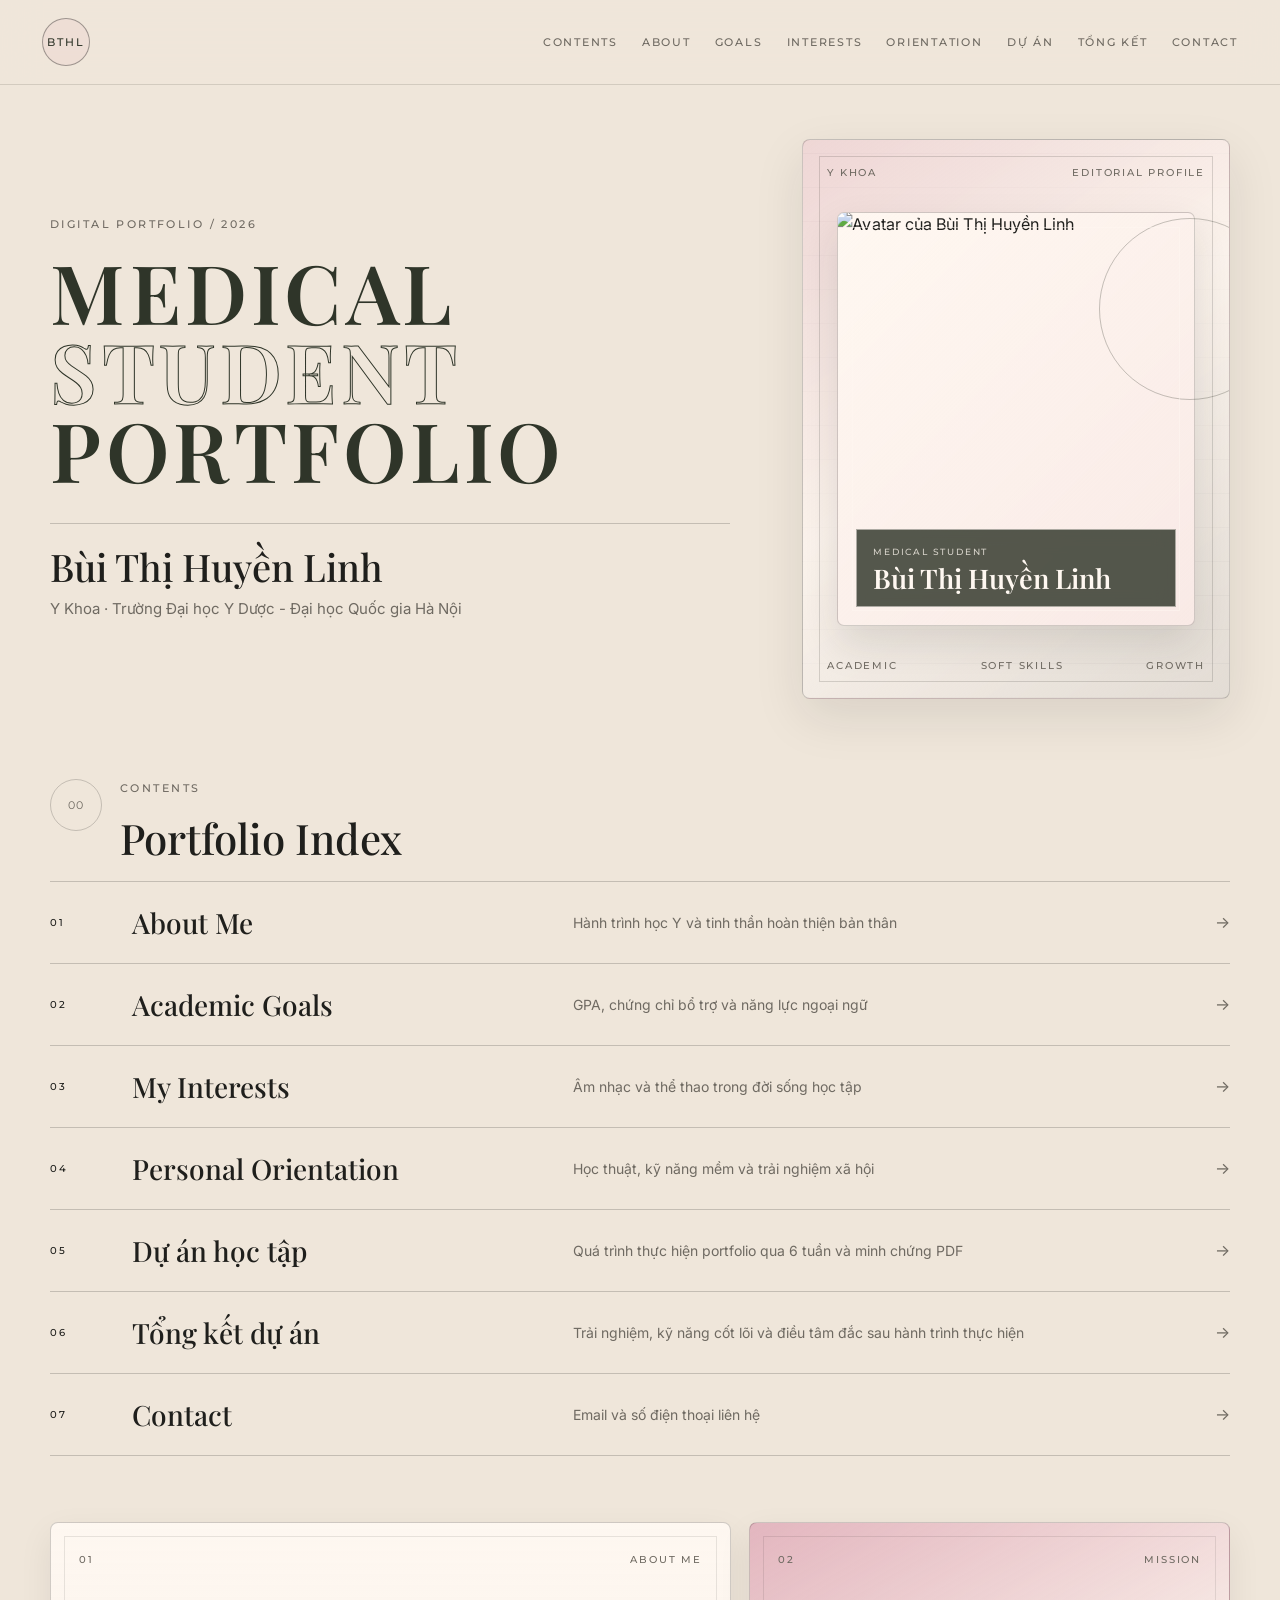
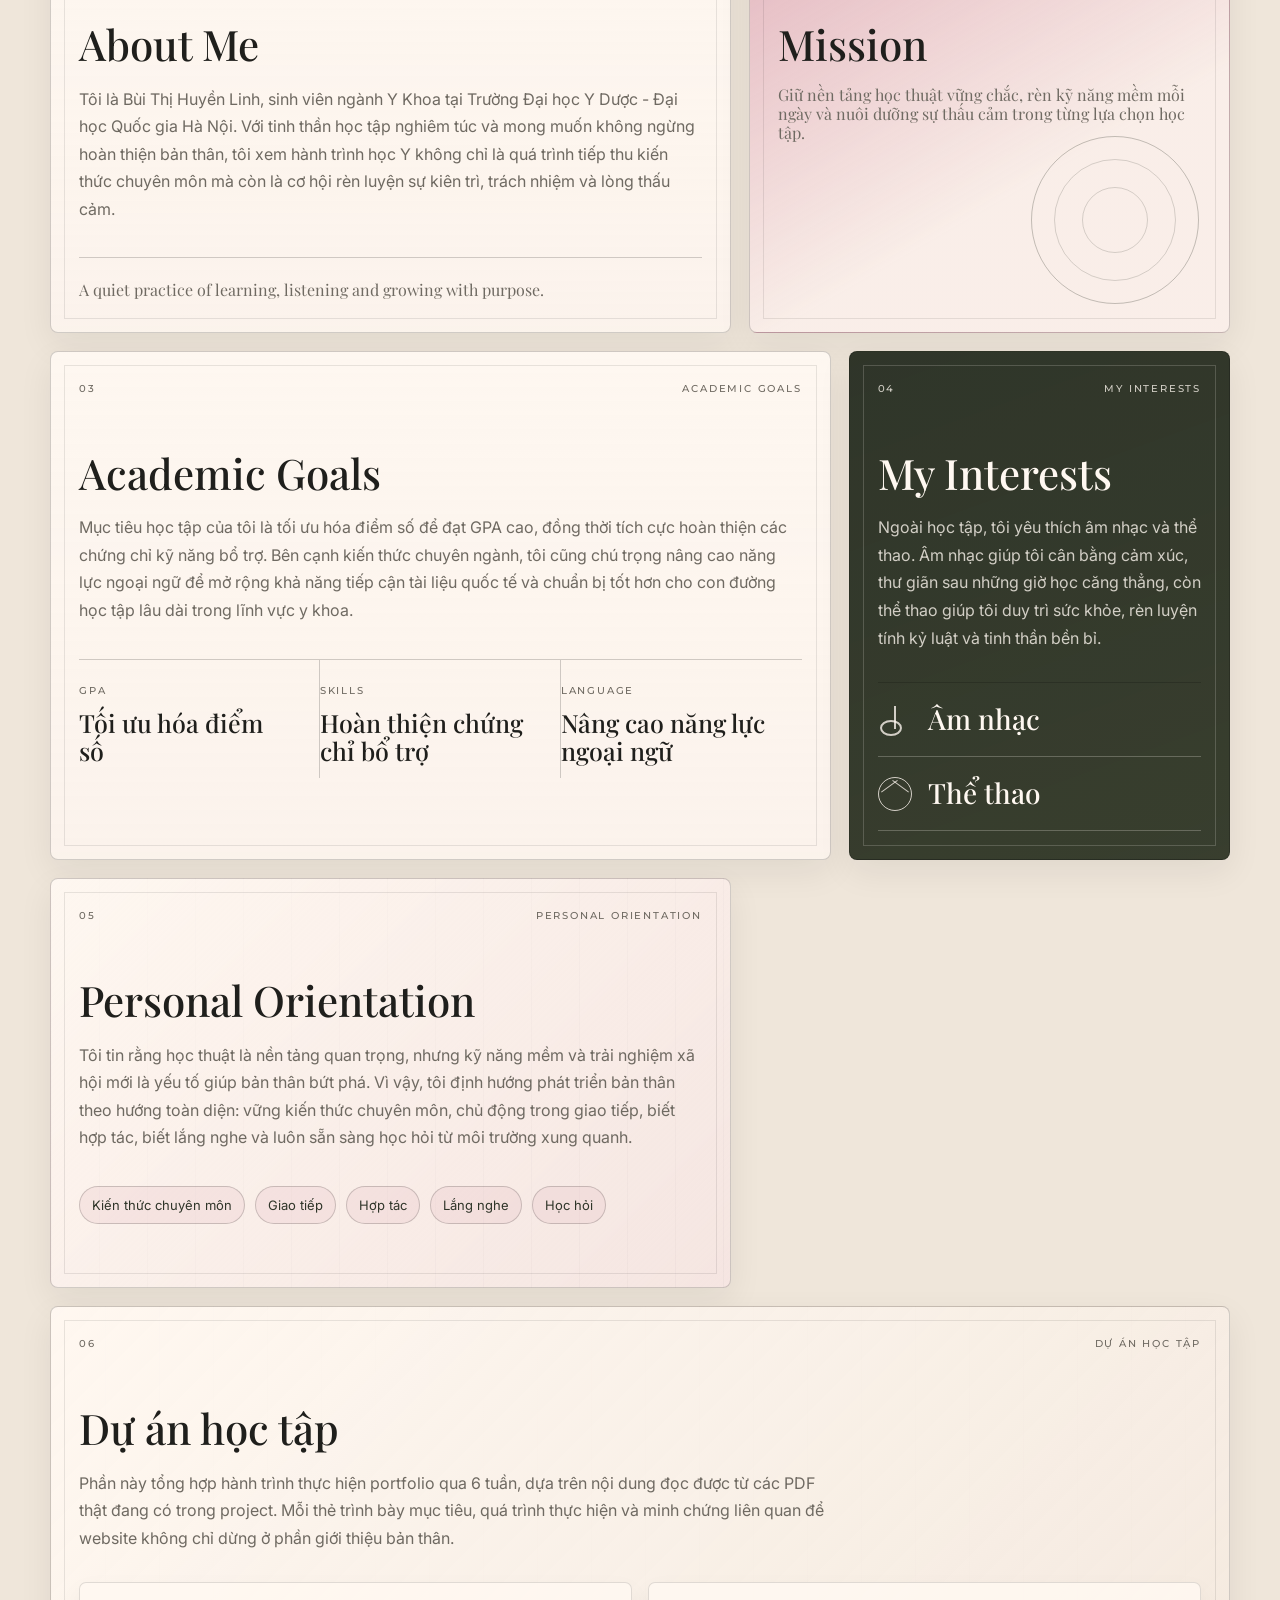
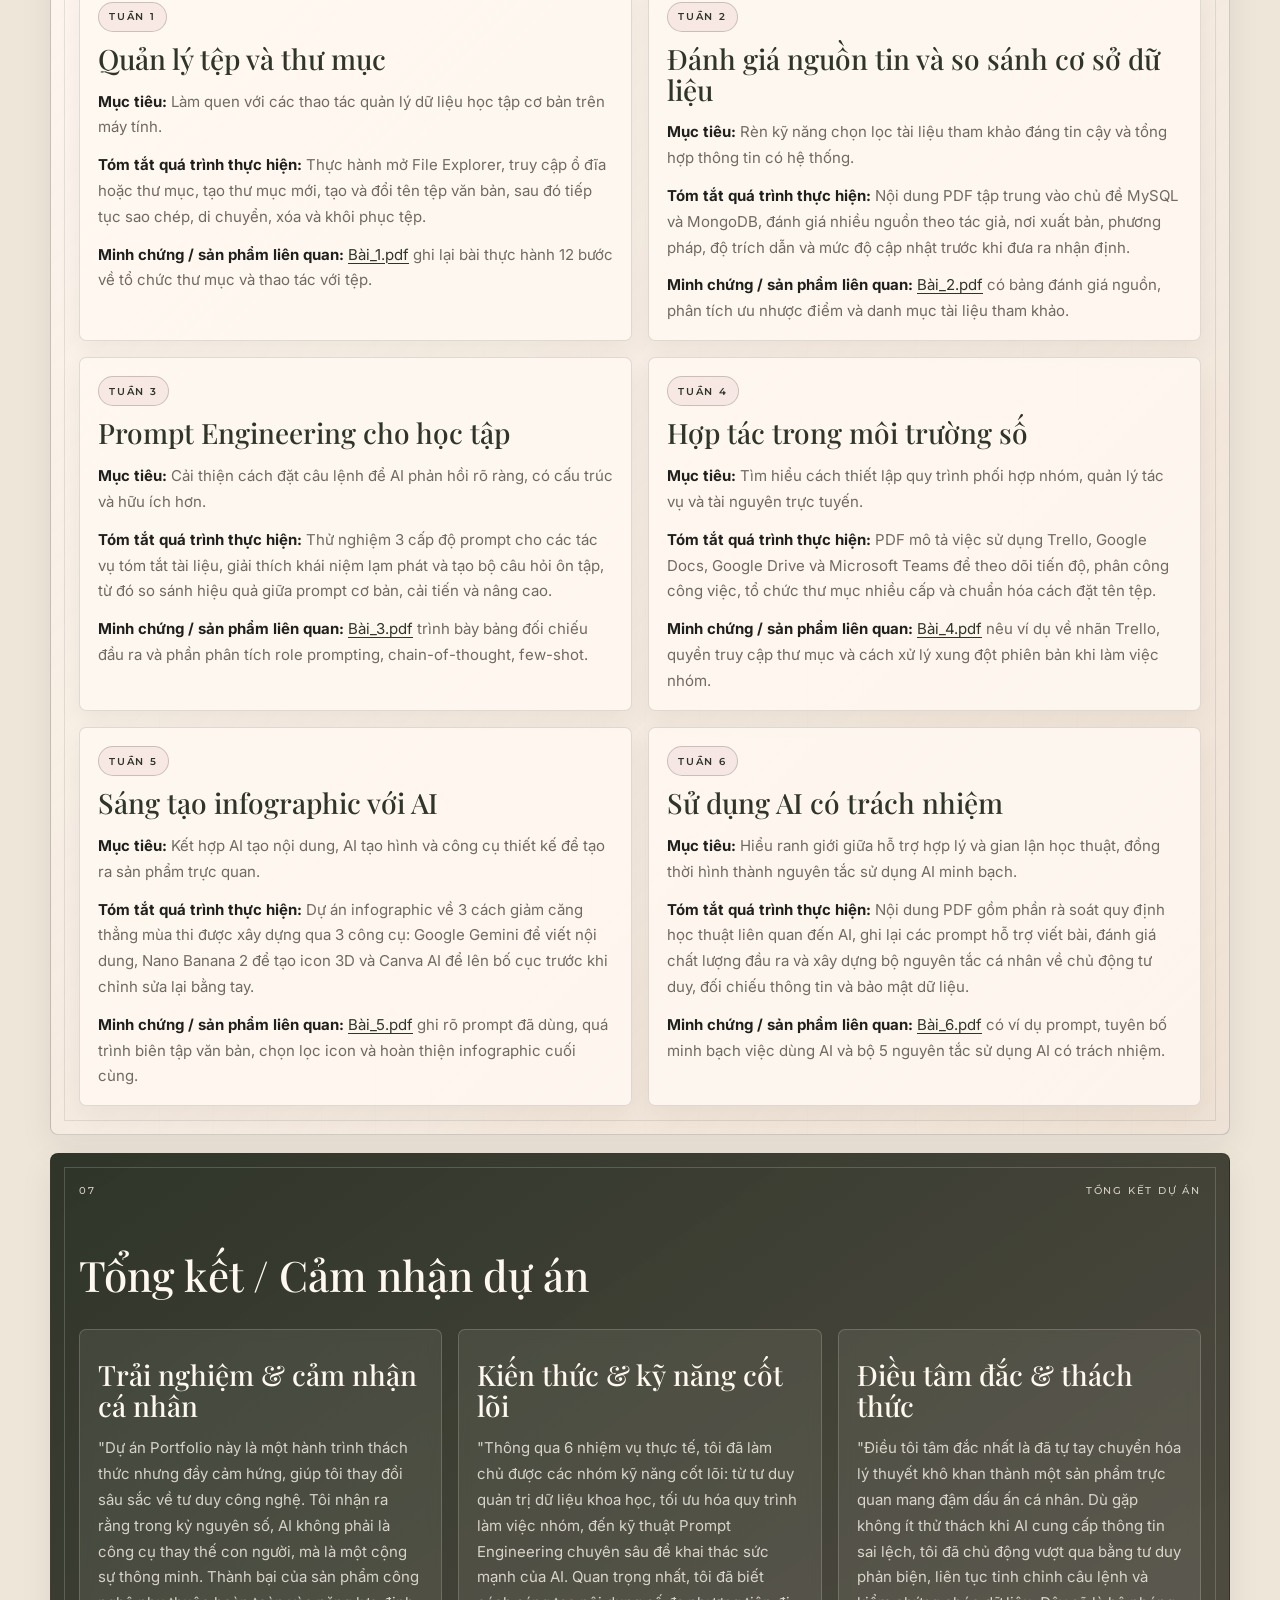
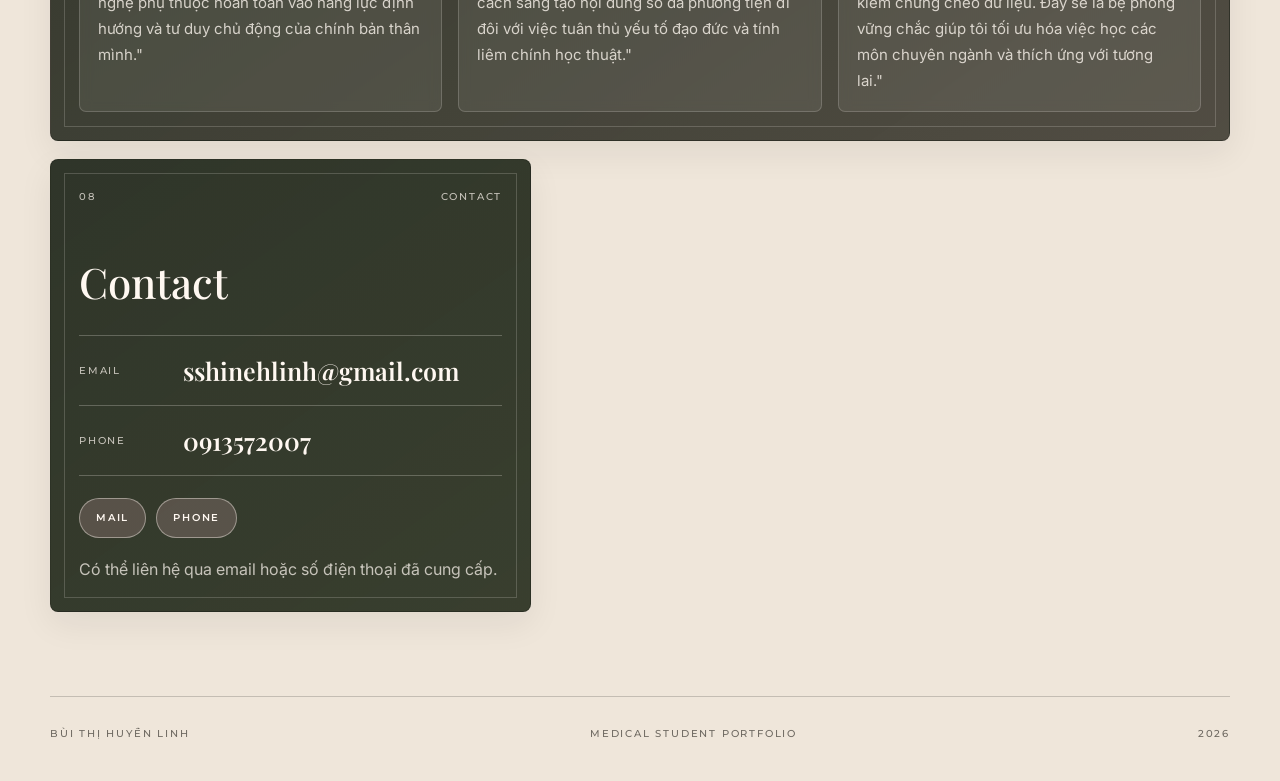
==== output-site/index.html @ de723af2 "Update portfolio content and add project timeline" ====
<!DOCTYPE html>
<html lang="vi">
<head>
  <meta charset="UTF-8">
  <meta name="viewport" content="width=device-width, initial-scale=1.0">
  <meta name="description" content="Digital Portfolio của Bùi Thị Huyền Linh, sinh viên ngành Y Khoa tại Trường Đại học Y Dược - Đại học Quốc gia Hà Nội.">
  <title>Bùi Thị Huyền Linh | Medical Student Portfolio</title>
  <link rel="preconnect" href="https://fonts.googleapis.com">
  <link rel="preconnect" href="https://fonts.gstatic.com" crossorigin>
  <link href="https://fonts.googleapis.com/css2?family=Cormorant+Garamond:wght@400;500;600&family=Inter:wght@300;400;500;600&family=Montserrat:wght@300;400;500;600&family=Playfair+Display:wght@500;600;700&display=swap" rel="stylesheet">
  <link rel="stylesheet" href="style.css">
</head>
<body>
  <div class="progress-bar" id="progressBar" aria-hidden="true"></div>

  <header class="site-header" id="siteHeader">
    <a class="brand-mark" href="#top" aria-label="Về đầu trang">BTHL</a>
    <button class="menu-toggle" type="button" aria-expanded="false" aria-controls="siteNav" aria-label="Mở menu">
      <span></span>
      <span></span>
    </button>
    <nav class="site-nav" id="siteNav" aria-label="Điều hướng chính">
      <a href="#contents">Contents</a>
      <a href="#about">About</a>
      <a href="#goals">Goals</a>
      <a href="#interests">Interests</a>
      <a href="#orientation">Orientation</a>
      <a href="#projects">Dự án</a>
      <a href="#summary">Tổng kết</a>
      <a href="#contact">Contact</a>
    </nav>
  </header>

  <main id="top">
    <section class="hero section-shell" aria-labelledby="heroTitle">
      <div class="hero-copy reveal">
        <p class="eyebrow">Digital Portfolio / 2026</p>
        <h1 class="hero-title" id="heroTitle">
          <span>Medical</span>
          <span class="outline">Student</span>
          <span>Portfolio</span>
        </h1>
        <div class="hero-signature">
          <p>Bùi Thị Huyền Linh</p>
          <span>Y Khoa · Trường Đại học Y Dược - Đại học Quốc gia Hà Nội</span>
        </div>
      </div>

      <div class="hero-visual reveal">
        <div class="visual-frame">
          <div class="visual-topline">
            <span>Y KHOA</span>
            <span>EDITORIAL PROFILE</span>
          </div>
          <div class="avatar-window">
            <img src="./images/avatar-BuiThiHuyenLinh.jpg" alt="Avatar của Bùi Thị Huyền Linh">
            <div class="avatar-caption">
              <span>Medical Student</span>
              <strong>Bùi Thị Huyền Linh</strong>
            </div>
          </div>
          <div class="visual-footer">
            <span>academic</span>
            <span>soft skills</span>
            <span>growth</span>
          </div>
        </div>
      </div>
    </section>

    <section class="section-shell contents-section reveal" id="contents" aria-labelledby="contentsTitle">
      <div class="section-heading">
        <span class="section-number">00</span>
        <div>
          <p class="eyebrow">Contents</p>
          <h2 id="contentsTitle">Portfolio Index</h2>
        </div>
      </div>
      <div class="contents-list">
        <a class="content-row" href="#about">
          <span>01</span>
          <strong>About Me</strong>
          <small>Hành trình học Y và tinh thần hoàn thiện bản thân</small>
          <i aria-hidden="true">→</i>
        </a>
        <a class="content-row" href="#goals">
          <span>02</span>
          <strong>Academic Goals</strong>
          <small>GPA, chứng chỉ bổ trợ và năng lực ngoại ngữ</small>
          <i aria-hidden="true">→</i>
        </a>
        <a class="content-row" href="#interests">
          <span>03</span>
          <strong>My Interests</strong>
          <small>Âm nhạc và thể thao trong đời sống học tập</small>
          <i aria-hidden="true">→</i>
        </a>
        <a class="content-row" href="#orientation">
          <span>04</span>
          <strong>Personal Orientation</strong>
          <small>Học thuật, kỹ năng mềm và trải nghiệm xã hội</small>
          <i aria-hidden="true">→</i>
        </a>
        <a class="content-row" href="#projects">
          <span>05</span>
          <strong>Dự án học tập</strong>
          <small>Quá trình thực hiện portfolio qua 6 tuần và minh chứng PDF</small>
          <i aria-hidden="true">→</i>
        </a>
        <a class="content-row" href="#summary">
          <span>06</span>
          <strong>Tổng kết dự án</strong>
          <small>Trải nghiệm, kỹ năng cốt lõi và điều tâm đắc sau hành trình thực hiện</small>
          <i aria-hidden="true">→</i>
        </a>
        <a class="content-row" href="#contact">
          <span>07</span>
          <strong>Contact</strong>
          <small>Email và số điện thoại liên hệ</small>
          <i aria-hidden="true">→</i>
        </a>
      </div>
    </section>

    <section class="section-shell portfolio-grid" aria-label="Nội dung portfolio">
      <article class="poster-card span-7 reveal" id="about">
        <div class="card-meta">
          <span>01</span>
          <span>About Me</span>
        </div>
        <h2>About Me</h2>
        <p>Tôi là Bùi Thị Huyền Linh, sinh viên ngành Y Khoa tại Trường Đại học Y Dược - Đại học Quốc gia Hà Nội. Với tinh thần học tập nghiêm túc và mong muốn không ngừng hoàn thiện bản thân, tôi xem hành trình học Y không chỉ là quá trình tiếp thu kiến thức chuyên môn mà còn là cơ hội rèn luyện sự kiên trì, trách nhiệm và lòng thấu cảm.</p>
        <div class="fine-line"></div>
        <p class="soft-note">A quiet practice of learning, listening and growing with purpose.</p>
      </article>

      <article class="poster-card span-5 mission-card reveal" id="mission">
        <div class="card-meta">
          <span>02</span>
          <span>Mission</span>
        </div>
        <div class="line-art-circle" aria-hidden="true"></div>
        <h2>Mission</h2>
        <p class="mission-text">Giữ nền tảng học thuật vững chắc, rèn kỹ năng mềm mỗi ngày và nuôi dưỡng sự thấu cảm trong từng lựa chọn học tập.</p>
      </article>

      <article class="poster-card span-8 reveal" id="goals">
        <div class="card-meta">
          <span>03</span>
          <span>Academic Goals</span>
        </div>
        <h2>Academic Goals</h2>
        <p>Mục tiêu học tập của tôi là tối ưu hóa điểm số để đạt GPA cao, đồng thời tích cực hoàn thiện các chứng chỉ kỹ năng bổ trợ. Bên cạnh kiến thức chuyên ngành, tôi cũng chú trọng nâng cao năng lực ngoại ngữ để mở rộng khả năng tiếp cận tài liệu quốc tế và chuẩn bị tốt hơn cho con đường học tập lâu dài trong lĩnh vực y khoa.</p>
        <ul class="goal-list" aria-label="Các trọng tâm học tập">
          <li><span>GPA</span><strong>Tối ưu hóa điểm số</strong></li>
          <li><span>Skills</span><strong>Hoàn thiện chứng chỉ bổ trợ</strong></li>
          <li><span>Language</span><strong>Nâng cao năng lực ngoại ngữ</strong></li>
        </ul>
      </article>

      <article class="poster-card span-4 interests-card reveal" id="interests">
        <div class="card-meta">
          <span>04</span>
          <span>My Interests</span>
        </div>
        <h2>My Interests</h2>
        <p>Ngoài học tập, tôi yêu thích âm nhạc và thể thao. Âm nhạc giúp tôi cân bằng cảm xúc, thư giãn sau những giờ học căng thẳng, còn thể thao giúp tôi duy trì sức khỏe, rèn luyện tính kỷ luật và tinh thần bền bỉ.</p>
        <div class="interest-lines">
          <div class="interest-line">
            <span class="music-mark" aria-hidden="true"></span>
            <strong>Âm nhạc</strong>
          </div>
          <div class="interest-line">
            <span class="sport-mark" aria-hidden="true"></span>
            <strong>Thể thao</strong>
          </div>
        </div>
      </article>

      <article class="poster-card span-7 orientation-card reveal" id="orientation">
        <div class="card-meta">
          <span>05</span>
          <span>Personal Orientation</span>
        </div>
        <h2>Personal Orientation</h2>
        <p>Tôi tin rằng học thuật là nền tảng quan trọng, nhưng kỹ năng mềm và trải nghiệm xã hội mới là yếu tố giúp bản thân bứt phá. Vì vậy, tôi định hướng phát triển bản thân theo hướng toàn diện: vững kiến thức chuyên môn, chủ động trong giao tiếp, biết hợp tác, biết lắng nghe và luôn sẵn sàng học hỏi từ môi trường xung quanh.</p>
        <div class="orientation-tags" aria-label="Định hướng phát triển">
          <span>Kiến thức chuyên môn</span>
          <span>Giao tiếp</span>
          <span>Hợp tác</span>
          <span>Lắng nghe</span>
          <span>Học hỏi</span>
        </div>
      </article>

      <article class="poster-card span-12 projects-card reveal" id="projects">
        <div class="card-meta">
          <span>06</span>
          <span>Dự án học tập</span>
        </div>
        <h2>Dự án học tập</h2>
        <p>Phần này tổng hợp hành trình thực hiện portfolio qua 6 tuần, dựa trên nội dung đọc được từ các PDF thật đang có trong project. Mỗi thẻ trình bày mục tiêu, quá trình thực hiện và minh chứng liên quan để website không chỉ dừng ở phần giới thiệu bản thân.</p>
        <div class="project-grid">
          <article class="project-week">
            <div class="project-week-head">
              <span>Tuần 1</span>
              <h3>Quản lý tệp và thư mục</h3>
            </div>
            <p><strong>Mục tiêu:</strong> Làm quen với các thao tác quản lý dữ liệu học tập cơ bản trên máy tính.</p>
            <p><strong>Tóm tắt quá trình thực hiện:</strong> Thực hành mở File Explorer, truy cập ổ đĩa hoặc thư mục, tạo thư mục mới, tạo và đổi tên tệp văn bản, sau đó tiếp tục sao chép, di chuyển, xóa và khôi phục tệp.</p>
            <p><strong>Minh chứng / sản phẩm liên quan:</strong> <a href="documents/Bài_1.pdf" target="_blank" rel="noopener">Bài_1.pdf</a> ghi lại bài thực hành 12 bước về tổ chức thư mục và thao tác với tệp.</p>
          </article>

          <article class="project-week">
            <div class="project-week-head">
              <span>Tuần 2</span>
              <h3>Đánh giá nguồn tin và so sánh cơ sở dữ liệu</h3>
            </div>
            <p><strong>Mục tiêu:</strong> Rèn kỹ năng chọn lọc tài liệu tham khảo đáng tin cậy và tổng hợp thông tin có hệ thống.</p>
            <p><strong>Tóm tắt quá trình thực hiện:</strong> Nội dung PDF tập trung vào chủ đề MySQL và MongoDB, đánh giá nhiều nguồn theo tác giả, nơi xuất bản, phương pháp, độ trích dẫn và mức độ cập nhật trước khi đưa ra nhận định.</p>
            <p><strong>Minh chứng / sản phẩm liên quan:</strong> <a href="documents/Bài_2.pdf" target="_blank" rel="noopener">Bài_2.pdf</a> có bảng đánh giá nguồn, phân tích ưu nhược điểm và danh mục tài liệu tham khảo.</p>
          </article>

          <article class="project-week">
            <div class="project-week-head">
              <span>Tuần 3</span>
              <h3>Prompt Engineering cho học tập</h3>
            </div>
            <p><strong>Mục tiêu:</strong> Cải thiện cách đặt câu lệnh để AI phản hồi rõ ràng, có cấu trúc và hữu ích hơn.</p>
            <p><strong>Tóm tắt quá trình thực hiện:</strong> Thử nghiệm 3 cấp độ prompt cho các tác vụ tóm tắt tài liệu, giải thích khái niệm lạm phát và tạo bộ câu hỏi ôn tập, từ đó so sánh hiệu quả giữa prompt cơ bản, cải tiến và nâng cao.</p>
            <p><strong>Minh chứng / sản phẩm liên quan:</strong> <a href="documents/Bài_3.pdf" target="_blank" rel="noopener">Bài_3.pdf</a> trình bày bảng đối chiếu đầu ra và phần phân tích role prompting, chain-of-thought, few-shot.</p>
          </article>

          <article class="project-week">
            <div class="project-week-head">
              <span>Tuần 4</span>
              <h3>Hợp tác trong môi trường số</h3>
            </div>
            <p><strong>Mục tiêu:</strong> Tìm hiểu cách thiết lập quy trình phối hợp nhóm, quản lý tác vụ và tài nguyên trực tuyến.</p>
            <p><strong>Tóm tắt quá trình thực hiện:</strong> PDF mô tả việc sử dụng Trello, Google Docs, Google Drive và Microsoft Teams để theo dõi tiến độ, phân công công việc, tổ chức thư mục nhiều cấp và chuẩn hóa cách đặt tên tệp.</p>
            <p><strong>Minh chứng / sản phẩm liên quan:</strong> <a href="documents/Bài_4.pdf" target="_blank" rel="noopener">Bài_4.pdf</a> nêu ví dụ về nhãn Trello, quyền truy cập thư mục và cách xử lý xung đột phiên bản khi làm việc nhóm.</p>
          </article>

          <article class="project-week">
            <div class="project-week-head">
              <span>Tuần 5</span>
              <h3>Sáng tạo infographic với AI</h3>
            </div>
            <p><strong>Mục tiêu:</strong> Kết hợp AI tạo nội dung, AI tạo hình và công cụ thiết kế để tạo ra sản phẩm trực quan.</p>
            <p><strong>Tóm tắt quá trình thực hiện:</strong> Dự án infographic về 3 cách giảm căng thẳng mùa thi được xây dựng qua 3 công cụ: Google Gemini để viết nội dung, Nano Banana 2 để tạo icon 3D và Canva AI để lên bố cục trước khi chỉnh sửa lại bằng tay.</p>
            <p><strong>Minh chứng / sản phẩm liên quan:</strong> <a href="documents/Bài_5.pdf" target="_blank" rel="noopener">Bài_5.pdf</a> ghi rõ prompt đã dùng, quá trình biên tập văn bản, chọn lọc icon và hoàn thiện infographic cuối cùng.</p>
          </article>

          <article class="project-week">
            <div class="project-week-head">
              <span>Tuần 6</span>
              <h3>Sử dụng AI có trách nhiệm</h3>
            </div>
            <p><strong>Mục tiêu:</strong> Hiểu ranh giới giữa hỗ trợ hợp lý và gian lận học thuật, đồng thời hình thành nguyên tắc sử dụng AI minh bạch.</p>
            <p><strong>Tóm tắt quá trình thực hiện:</strong> Nội dung PDF gồm phần rà soát quy định học thuật liên quan đến AI, ghi lại các prompt hỗ trợ viết bài, đánh giá chất lượng đầu ra và xây dựng bộ nguyên tắc cá nhân về chủ động tư duy, đối chiếu thông tin và bảo mật dữ liệu.</p>
            <p><strong>Minh chứng / sản phẩm liên quan:</strong> <a href="documents/Bài_6.pdf" target="_blank" rel="noopener">Bài_6.pdf</a> có ví dụ prompt, tuyên bố minh bạch việc dùng AI và bộ 5 nguyên tắc sử dụng AI có trách nhiệm.</p>
          </article>
        </div>
      </article>

      <article class="poster-card span-12 summary-card reveal" id="summary">
        <div class="card-meta">
          <span>07</span>
          <span>Tổng kết dự án</span>
        </div>
        <h2>Tổng kết / Cảm nhận dự án</h2>
        <div class="summary-grid">
          <article class="summary-block">
            <h3>Trải nghiệm &amp; cảm nhận cá nhân</h3>
            <p>"Dự án Portfolio này là một hành trình thách thức nhưng đầy cảm hứng, giúp tôi thay đổi sâu sắc về tư duy công nghệ. Tôi nhận ra rằng trong kỷ nguyên số, AI không phải là công cụ thay thế con người, mà là một cộng sự thông minh. Thành bại của sản phẩm công nghệ phụ thuộc hoàn toàn vào năng lực định hướng và tư duy chủ động của chính bản thân mình."</p>
          </article>
          <article class="summary-block">
            <h3>Kiến thức &amp; kỹ năng cốt lõi</h3>
            <p>"Thông qua 6 nhiệm vụ thực tế, tôi đã làm chủ được các nhóm kỹ năng cốt lõi: từ tư duy quản trị dữ liệu khoa học, tối ưu hóa quy trình làm việc nhóm, đến kỹ thuật Prompt Engineering chuyên sâu để khai thác sức mạnh của AI. Quan trọng nhất, tôi đã biết cách sáng tạo nội dung số đa phương tiện đi đôi với việc tuân thủ yếu tố đạo đức và tính liêm chính học thuật."</p>
          </article>
          <article class="summary-block">
            <h3>Điều tâm đắc &amp; thách thức</h3>
            <p>"Điều tôi tâm đắc nhất là đã tự tay chuyển hóa lý thuyết khô khan thành một sản phẩm trực quan mang đậm dấu ấn cá nhân. Dù gặp không ít thử thách khi AI cung cấp thông tin sai lệch, tôi đã chủ động vượt qua bằng tư duy phản biện, liên tục tinh chỉnh câu lệnh và kiểm chứng chéo dữ liệu. Đây sẽ là bệ phóng vững chắc giúp tôi tối ưu hóa việc học các môn chuyên ngành và thích ứng với tương lai."</p>
          </article>
        </div>
      </article>

      <article class="poster-card span-5 contact-card reveal" id="contact">
        <div class="card-meta">
          <span>08</span>
          <span>Contact</span>
        </div>
        <h2>Contact</h2>
        <div class="contact-list">
          <div>
            <span>Email</span>
            <strong><a href="mailto:sshinehlinh@gmail.com">sshinehlinh@gmail.com</a></strong>
          </div>
          <div>
            <span>Phone</span>
            <strong><a href="tel:0913572007">0913572007</a></strong>
          </div>
        </div>
        <div class="contact-actions" aria-label="Nút liên hệ">
          <a href="mailto:sshinehlinh@gmail.com">Mail</a>
          <a href="tel:0913572007">Phone</a>
        </div>
        <p class="contact-note">Có thể liên hệ qua email hoặc số điện thoại đã cung cấp.</p>
      </article>
    </section>
  </main>

  <footer class="site-footer">
    <span>Bùi Thị Huyền Linh</span>
    <span>Medical Student Portfolio</span>
    <span id="year">2026</span>
  </footer>

  <script src="script.js"></script>
</body>
</html>
---- output-site/style.css ----
:root {
  --bg: #efe6da;
  --bg-soft: #f2eadf;
  --card: #fbf3ec;
  --paper: #fff8f1;
  --text: #1f1f1c;
  --muted: #6f6a62;
  --border: rgba(0, 0, 0, 0.18);
  --border-strong: rgba(0, 0, 0, 0.34);
  --pink: #d9a7b0;
  --pink-soft: #e3b6bf;
  --olive: #2f3529;
  --olive-soft: #3a402f;
  --cream-deep: #e6d6c6;
  --shadow: 0 18px 50px rgba(31, 31, 28, 0.1);
  --header-height: 76px;
}

* {
  box-sizing: border-box;
}

html {
  scroll-behavior: smooth;
}

body {
  margin: 0;
  min-width: 320px;
  background: var(--bg);
  color: var(--text);
  font-family: "Inter", Arial, sans-serif;
  line-height: 1.72;
  text-rendering: optimizeLegibility;
}

body.nav-open {
  overflow: hidden;
}

a {
  color: inherit;
  text-decoration: none;
}

button {
  font: inherit;
}

::selection {
  background: rgba(217, 167, 176, 0.42);
}

.progress-bar {
  position: fixed;
  top: 0;
  left: 0;
  z-index: 80;
  width: 0;
  height: 3px;
  background: var(--olive);
  transform-origin: left center;
}

.site-header {
  position: sticky;
  top: 0;
  z-index: 70;
  min-height: var(--header-height);
  display: flex;
  align-items: center;
  justify-content: space-between;
  gap: 24px;
  padding: 18px 42px;
  border-bottom: 1px solid rgba(0, 0, 0, 0.12);
  background: rgba(239, 230, 218, 0.88);
  backdrop-filter: blur(18px);
}

.brand-mark {
  width: 48px;
  height: 48px;
  display: inline-flex;
  align-items: center;
  justify-content: center;
  border: 1px solid var(--border-strong);
  border-radius: 50%;
  color: var(--olive);
  background: rgba(227, 182, 191, 0.18);
  font-family: "Montserrat", Arial, sans-serif;
  font-size: 11px;
  font-weight: 500;
  letter-spacing: 0.16em;
}

.site-nav {
  display: flex;
  align-items: center;
  gap: 24px;
  color: var(--muted);
  font-family: "Montserrat", Arial, sans-serif;
  font-size: 11px;
  font-weight: 500;
  letter-spacing: 0.16em;
  text-transform: uppercase;
}

.site-nav a {
  position: relative;
  padding: 8px 0;
}

.site-nav a::after {
  content: "";
  position: absolute;
  left: 0;
  right: 0;
  bottom: 2px;
  height: 1px;
  background: currentColor;
  transform: scaleX(0);
  transform-origin: right center;
  transition: transform 180ms ease;
}

.site-nav a:hover,
.site-nav a.is-active {
  color: var(--text);
}

.site-nav a:hover::after,
.site-nav a.is-active::after {
  transform: scaleX(1);
  transform-origin: left center;
}

.menu-toggle {
  display: none;
  width: 44px;
  height: 44px;
  align-items: center;
  justify-content: center;
  flex-direction: column;
  gap: 7px;
  border: 1px solid var(--border);
  border-radius: 50%;
  background: rgba(251, 243, 236, 0.78);
  color: var(--text);
  cursor: pointer;
}

.menu-toggle span {
  width: 18px;
  height: 1px;
  background: currentColor;
  transition: transform 180ms ease;
}

.menu-toggle[aria-expanded="true"] span:first-child {
  transform: translateY(4px) rotate(38deg);
}

.menu-toggle[aria-expanded="true"] span:last-child {
  transform: translateY(-4px) rotate(-38deg);
}

.section-shell {
  width: min(1180px, calc(100% - 48px));
  margin: 0 auto;
}

.hero {
  display: grid;
  grid-template-columns: minmax(0, 1.05fr) minmax(320px, 0.62fr);
  gap: 28px;
  align-items: center;
  padding: 54px 0 46px;
}

.hero-copy {
  min-width: 0;
}

.eyebrow {
  margin: 0 0 18px;
  color: var(--muted);
  font-family: "Montserrat", Arial, sans-serif;
  font-size: 11px;
  font-weight: 500;
  letter-spacing: 0.22em;
  text-transform: uppercase;
}

.hero-title {
  margin: 0;
  max-width: 850px;
  font-family: "Playfair Display", "Cormorant Garamond", Georgia, serif;
  font-size: 82px;
  font-weight: 600;
  line-height: 0.96;
  letter-spacing: 0.055em;
  text-transform: uppercase;
  color: var(--olive);
}

.hero-title span {
  display: block;
}

.hero-title .outline {
  color: transparent;
  -webkit-text-stroke: 1px var(--olive);
  text-stroke: 1px var(--olive);
}

.hero-signature {
  width: min(680px, 100%);
  margin-top: 34px;
  padding-top: 22px;
  border-top: 1px solid var(--border);
}

.hero-signature p {
  margin: 0 0 7px;
  font-family: "Playfair Display", "Cormorant Garamond", Georgia, serif;
  font-size: 38px;
  font-weight: 500;
  line-height: 1.12;
}

.hero-signature span {
  color: var(--muted);
  font-size: 15px;
}

.hero-visual {
  min-width: 0;
}

.visual-frame {
  position: relative;
  min-height: 560px;
  overflow: hidden;
  border: 1px solid var(--border);
  border-radius: 8px;
  background:
    linear-gradient(145deg, rgba(217, 167, 176, 0.38), rgba(251, 243, 236, 0.78) 48%, rgba(47, 53, 41, 0.12)),
    repeating-linear-gradient(0deg, rgba(31, 31, 28, 0.035), rgba(31, 31, 28, 0.035) 1px, transparent 1px, transparent 34px),
    var(--card);
  box-shadow: var(--shadow);
  transition: transform 220ms ease, box-shadow 220ms ease;
}

.visual-frame::before {
  content: "";
  position: absolute;
  inset: 16px;
  border: 1px solid rgba(31, 31, 28, 0.16);
  pointer-events: none;
}

.visual-frame::after {
  content: "";
  position: absolute;
  width: 180px;
  height: 180px;
  right: -52px;
  top: 78px;
  border: 1px solid rgba(47, 53, 41, 0.28);
  border-radius: 50%;
  pointer-events: none;
}

.visual-frame:hover {
  transform: translateY(-3px);
  box-shadow: 0 22px 58px rgba(38, 38, 38, 0.11);
}

.visual-topline,
.visual-footer {
  position: absolute;
  left: 24px;
  right: 24px;
  z-index: 2;
  display: flex;
  justify-content: space-between;
  gap: 16px;
  color: var(--muted);
  font-family: "Montserrat", Arial, sans-serif;
  font-size: 10px;
  font-weight: 500;
  letter-spacing: 0.18em;
  text-transform: uppercase;
}

.visual-topline {
  top: 24px;
}

.visual-footer {
  bottom: 24px;
}

.avatar-window {
  position: absolute;
  inset: 72px 34px;
  overflow: hidden;
  border: 1px solid var(--border);
  border-radius: 7px;
  background:
    linear-gradient(135deg, rgba(255, 248, 241, 0.94), rgba(227, 182, 191, 0.22)),
    var(--paper);
  box-shadow: 0 18px 40px rgba(31, 31, 28, 0.12);
}

.avatar-window::before {
  content: "";
  position: absolute;
  inset: 14px;
  z-index: 2;
  border: 1px solid rgba(255, 248, 241, 0.5);
  pointer-events: none;
}

.avatar-window img {
  position: absolute;
  inset: 0;
  width: 100%;
  height: 100%;
  object-fit: cover;
  filter: saturate(0.9) contrast(0.98);
  transform: scale(1.01);
  transition: transform 420ms ease, filter 420ms ease;
}

.visual-frame:hover .avatar-window img {
  transform: scale(1.045);
  filter: saturate(0.98) contrast(1);
}

.avatar-caption {
  position: absolute;
  left: 18px;
  right: 18px;
  bottom: 18px;
  z-index: 3;
  display: grid;
  gap: 4px;
  padding: 14px 16px;
  border: 1px solid rgba(255, 248, 241, 0.52);
  background: rgba(47, 53, 41, 0.82);
  color: var(--paper);
  backdrop-filter: blur(10px);
}

.avatar-caption span {
  font-family: "Montserrat", Arial, sans-serif;
  font-size: 9px;
  font-weight: 500;
  letter-spacing: 0.2em;
  text-transform: uppercase;
  color: rgba(255, 248, 241, 0.76);
}

.avatar-caption strong {
  font-family: "Playfair Display", "Cormorant Garamond", Georgia, serif;
  font-size: 27px;
  font-weight: 600;
  line-height: 1.05;
}

.contents-section {
  padding: 34px 0 18px;
}

.section-heading {
  display: flex;
  align-items: flex-start;
  gap: 18px;
  margin-bottom: 20px;
}

.section-number {
  display: inline-flex;
  width: 52px;
  height: 52px;
  align-items: center;
  justify-content: center;
  border: 1px solid var(--border);
  border-radius: 50%;
  color: var(--muted);
  font-family: "Montserrat", Arial, sans-serif;
  font-size: 11px;
  letter-spacing: 0.12em;
}

.section-heading h2,
.poster-card h2 {
  margin: 0;
  font-family: "Playfair Display", "Cormorant Garamond", Georgia, serif;
  font-size: 42px;
  font-weight: 500;
  line-height: 1.08;
}

.contents-list {
  display: grid;
  border-top: 1px solid var(--border);
}

.content-row {
  display: grid;
  grid-template-columns: 64px minmax(160px, 0.7fr) minmax(0, 1fr) 34px;
  gap: 18px;
  align-items: center;
  min-height: 82px;
  padding: 18px 0;
  border-bottom: 1px solid var(--border);
  transition: padding-left 180ms ease, color 180ms ease;
}

.content-row:hover {
  padding-left: 8px;
  color: var(--muted);
}

.content-row span,
.card-meta,
.goal-list span,
.contact-list span {
  font-family: "Montserrat", Arial, sans-serif;
  font-size: 10px;
  font-weight: 500;
  letter-spacing: 0.18em;
  text-transform: uppercase;
}

.content-row strong {
  font-family: "Playfair Display", "Cormorant Garamond", Georgia, serif;
  font-size: 28px;
  font-weight: 500;
  line-height: 1.05;
}

.content-row small {
  color: var(--muted);
  font-size: 14px;
}

.content-row i {
  font-style: normal;
  color: var(--muted);
  text-align: right;
}

.portfolio-grid {
  display: grid;
  grid-template-columns: repeat(12, minmax(0, 1fr));
  gap: 18px;
  padding: 48px 0 84px;
}

.poster-card {
  position: relative;
  min-width: 0;
  min-height: 410px;
  padding: 28px;
  overflow: hidden;
  border: 1px solid var(--border);
  border-radius: 8px;
  background:
    linear-gradient(180deg, rgba(255, 248, 241, 0.82), rgba(251, 243, 236, 0.96)),
    var(--card);
  box-shadow: 0 12px 34px rgba(31, 31, 28, 0.07);
  transition: transform 220ms ease, box-shadow 220ms ease, border-color 220ms ease;
}

.poster-card:hover {
  transform: translateY(-3px);
  border-color: var(--border-strong);
  box-shadow: var(--shadow);
}

.poster-card::before {
  content: "";
  position: absolute;
  inset: 13px;
  border: 1px solid rgba(0, 0, 0, 0.09);
  pointer-events: none;
}

.span-4 {
  grid-column: span 4;
}

.span-5 {
  grid-column: span 5;
}

.span-7 {
  grid-column: span 7;
}

.span-8 {
  grid-column: span 8;
}

.span-12 {
  grid-column: 1 / -1;
}

.card-meta {
  position: relative;
  z-index: 1;
  display: flex;
  justify-content: space-between;
  gap: 16px;
  margin-bottom: 54px;
  color: var(--muted);
}

.poster-card h2,
.poster-card p,
.poster-card ul,
.poster-card .interest-lines,
.poster-card .contact-list,
.poster-card .orientation-tags,
.poster-card .fine-line,
.poster-card .soft-note {
  position: relative;
  z-index: 1;
}

.poster-card p {
  max-width: 760px;
  margin: 18px 0 0;
  color: var(--muted);
  font-size: 16px;
}

.fine-line {
  width: 100%;
  height: 1px;
  margin: 34px 0 0;
  background: var(--border);
}

.soft-note {
  font-family: "Playfair Display", "Cormorant Garamond", Georgia, serif;
  font-size: 28px;
  color: var(--text);
}

.mission-card {
  background:
    linear-gradient(150deg, rgba(227, 182, 191, 0.68), rgba(251, 243, 236, 0.92) 62%),
    var(--pink-soft);
}

.mission-text {
  font-family: "Playfair Display", "Cormorant Garamond", Georgia, serif;
  font-size: 33px;
  line-height: 1.18;
  color: var(--text);
}

.line-art-circle {
  position: absolute;
  right: 30px;
  bottom: 28px;
  width: 168px;
  height: 168px;
  border: 1px solid rgba(47, 53, 41, 0.28);
  border-radius: 50%;
}

.line-art-circle::before,
.line-art-circle::after {
  content: "";
  position: absolute;
  border: 1px solid rgba(47, 53, 41, 0.18);
  border-radius: 50%;
}

.line-art-circle::before {
  inset: 22px;
}

.line-art-circle::after {
  inset: 50px;
}

.goal-list {
  display: grid;
  grid-template-columns: repeat(3, minmax(0, 1fr));
  gap: 0;
  margin: 34px 0 0;
  padding: 0;
  border-top: 1px solid var(--border);
  list-style: none;
}

.goal-list li {
  min-height: 118px;
  padding: 22px 18px 10px 0;
  border-right: 1px solid var(--border);
}

.goal-list li:last-child {
  border-right: 0;
}

.goal-list span {
  display: block;
  margin-bottom: 10px;
  color: var(--muted);
}

.goal-list strong {
  display: block;
  max-width: 210px;
  font-family: "Playfair Display", "Cormorant Garamond", Georgia, serif;
  font-size: 25px;
  font-weight: 500;
  line-height: 1.12;
}

.interests-card {
  background:
    linear-gradient(160deg, rgba(47, 53, 41, 0.94), rgba(58, 64, 47, 0.86)),
    var(--olive);
  color: var(--paper);
}

.interests-card .card-meta,
.interests-card p,
.interests-card .interest-line {
  color: rgba(255, 248, 241, 0.78);
}

.interests-card h2,
.interests-card .interest-line strong {
  color: var(--paper);
}

.interests-card::before,
.contact-card::before {
  border-color: rgba(255, 248, 241, 0.18);
}

.interest-lines {
  margin-top: 30px;
  border-top: 1px solid var(--border);
}

.interest-line {
  min-height: 74px;
  display: flex;
  align-items: center;
  gap: 16px;
  border-bottom: 1px solid rgba(255, 248, 241, 0.24);
}

.interest-line strong {
  font-family: "Playfair Display", "Cormorant Garamond", Georgia, serif;
  font-size: 28px;
  font-weight: 500;
}

.music-mark,
.sport-mark {
  position: relative;
  flex: 0 0 auto;
  width: 34px;
  height: 34px;
}

.music-mark::before {
  content: "";
  position: absolute;
  left: 16px;
  top: 3px;
  width: 2px;
  height: 23px;
  background: currentColor;
}

.music-mark::after {
  content: "";
  position: absolute;
  left: 2px;
  bottom: 1px;
  width: 18px;
  height: 12px;
  border: 2px solid currentColor;
  border-radius: 50%;
}

.sport-mark {
  border: 1px solid currentColor;
  border-radius: 50%;
}

.sport-mark::before,
.sport-mark::after {
  content: "";
  position: absolute;
  inset: 6px;
  border-top: 1px solid currentColor;
  transform: rotate(36deg);
}

.sport-mark::after {
  transform: rotate(-36deg);
}

.orientation-card {
  background:
    linear-gradient(135deg, rgba(255, 248, 241, 0.88), rgba(217, 167, 176, 0.18)),
    repeating-linear-gradient(90deg, rgba(31, 31, 28, 0.03), rgba(31, 31, 28, 0.03) 1px, transparent 1px, transparent 48px),
    var(--card);
}

.orientation-tags {
  display: flex;
  flex-wrap: wrap;
  gap: 10px;
  margin-top: 34px;
}

.orientation-tags span {
  display: inline-flex;
  min-height: 38px;
  align-items: center;
  padding: 7px 12px;
  border: 1px solid var(--border);
  border-radius: 999px;
  color: var(--olive);
  font-size: 13px;
  background: rgba(227, 182, 191, 0.22);
}

.projects-card {
  background:
    linear-gradient(135deg, rgba(255, 248, 241, 0.92), rgba(230, 214, 198, 0.62)),
    repeating-linear-gradient(90deg, rgba(31, 31, 28, 0.025), rgba(31, 31, 28, 0.025) 1px, transparent 1px, transparent 54px),
    var(--card);
}

.project-grid {
  position: relative;
  z-index: 1;
  display: grid;
  grid-template-columns: repeat(2, minmax(0, 1fr));
  gap: 16px;
  margin-top: 30px;
}

.project-week {
  padding: 18px 18px 16px;
  border: 1px solid rgba(0, 0, 0, 0.12);
  border-radius: 7px;
  background: rgba(255, 248, 241, 0.86);
  box-shadow: 0 10px 24px rgba(31, 31, 28, 0.05);
}

.project-week-head {
  margin-bottom: 14px;
}

.project-week-head span {
  display: inline-flex;
  align-items: center;
  min-height: 30px;
  padding: 0 10px;
  border: 1px solid var(--border);
  border-radius: 999px;
  color: var(--olive);
  background: rgba(217, 167, 176, 0.18);
  font-family: "Montserrat", Arial, sans-serif;
  font-size: 10px;
  font-weight: 600;
  letter-spacing: 0.18em;
  text-transform: uppercase;
}

.project-week h3,
.summary-block h3 {
  margin: 12px 0 0;
  font-family: "Playfair Display", "Cormorant Garamond", Georgia, serif;
  font-size: 28px;
  font-weight: 500;
  line-height: 1.1;
  color: var(--olive);
}

.project-week p {
  margin: 12px 0 0;
  font-size: 15px;
}

.project-week strong {
  color: var(--text);
}

.project-week a {
  color: var(--olive);
  text-decoration: underline;
  text-decoration-thickness: 1px;
  text-underline-offset: 3px;
}

.project-week a:hover {
  color: var(--muted);
}

.summary-card {
  background:
    linear-gradient(145deg, rgba(47, 53, 41, 0.94), rgba(89, 82, 73, 0.82)),
    var(--olive);
  color: var(--paper);
}

.summary-card::before {
  border-color: rgba(255, 248, 241, 0.18);
}

.summary-card .card-meta,
.summary-card p {
  color: rgba(255, 248, 241, 0.78);
}

.summary-card h2,
.summary-block h3 {
  color: var(--paper);
}

.summary-grid {
  position: relative;
  z-index: 1;
  display: grid;
  grid-template-columns: repeat(3, minmax(0, 1fr));
  gap: 16px;
  margin-top: 30px;
}

.summary-block {
  padding: 18px;
  border: 1px solid rgba(255, 248, 241, 0.18);
  border-radius: 7px;
  background: rgba(255, 248, 241, 0.08);
  backdrop-filter: blur(6px);
}

.summary-block p {
  margin-top: 14px;
  font-size: 15px;
}

.contact-card {
  min-height: 330px;
  background:
    linear-gradient(145deg, rgba(47, 53, 41, 0.96), rgba(58, 64, 47, 0.88)),
    var(--olive);
  color: var(--paper);
}

.contact-list {
  margin-top: 30px;
  border-top: 1px solid rgba(255, 248, 241, 0.24);
}

.contact-list div {
  display: grid;
  grid-template-columns: 90px minmax(0, 1fr);
  gap: 14px;
  align-items: center;
  min-height: 70px;
  border-bottom: 1px solid rgba(255, 248, 241, 0.24);
}

.contact-card .card-meta,
.contact-list span,
.contact-card p {
  color: rgba(255, 248, 241, 0.72);
}

.contact-card h2,
.contact-list strong {
  color: var(--paper);
}

.contact-list strong {
  overflow-wrap: anywhere;
  font-family: "Playfair Display", "Cormorant Garamond", Georgia, serif;
  font-size: 25px;
  font-weight: 600;
}

.contact-list a:hover {
  color: var(--pink-soft);
}

.contact-actions {
  position: relative;
  z-index: 1;
  display: flex;
  flex-wrap: wrap;
  gap: 10px;
  margin-top: 22px;
}

.contact-actions a {
  min-height: 40px;
  display: inline-flex;
  align-items: center;
  justify-content: center;
  padding: 9px 16px;
  border: 1px solid rgba(255, 248, 241, 0.42);
  border-radius: 999px;
  background: rgba(217, 167, 176, 0.22);
  color: var(--paper);
  font-family: "Montserrat", Arial, sans-serif;
  font-size: 10px;
  font-weight: 600;
  letter-spacing: 0.18em;
  text-transform: uppercase;
  transition: transform 180ms ease, background 180ms ease;
}

.contact-actions a:hover {
  transform: translateY(-2px);
  background: rgba(217, 167, 176, 0.38);
}

.contact-note {
  font-size: 14px;
}

.site-footer {
  width: min(1180px, calc(100% - 48px));
  margin: 0 auto;
  padding: 28px 0 38px;
  display: flex;
  justify-content: space-between;
  gap: 18px;
  border-top: 1px solid var(--border);
  color: var(--muted);
  font-family: "Montserrat", Arial, sans-serif;
  font-size: 10px;
  font-weight: 500;
  letter-spacing: 0.18em;
  text-transform: uppercase;
}

.reveal {
  opacity: 1;
  transform: none;
}

.reveal.is-visible {
  opacity: 1;
  transform: translateY(0);
  transition: opacity 520ms ease, transform 520ms ease;
}

@media (max-width: 1040px) {
  .site-header {
    padding: 16px 28px;
  }

  .site-nav {
    gap: 16px;
    font-size: 10px;
  }

  .hero {
    grid-template-columns: 1fr;
    min-height: auto;
    padding-top: 44px;
  }

  .hero-title {
    font-size: 64px;
    letter-spacing: 0.13em;
  }

  .visual-frame {
    min-height: 430px;
  }

  .avatar-window {
    inset: 66px 28px;
  }

  .span-4,
  .span-5,
  .span-7,
  .span-8 {
    grid-column: span 12;
  }
}

@media (max-width: 780px) {
  :root {
    --header-height: 70px;
  }

  body {
    background-size: 48px 48px, 48px 48px, auto;
  }

  .site-header {
    padding: 13px 20px;
  }

  .menu-toggle {
    display: inline-flex;
  }

  .site-nav {
    position: fixed;
    top: var(--header-height);
    left: 16px;
    right: 16px;
    display: grid;
    gap: 0;
    padding: 10px 18px;
    border: 1px solid var(--border);
    border-radius: 6px;
    background: rgba(250, 248, 242, 0.98);
    box-shadow: var(--shadow);
    opacity: 0;
    pointer-events: none;
    transform: translateY(-8px);
    transition: opacity 180ms ease, transform 180ms ease;
  }

  .site-nav.is-open {
    opacity: 1;
    pointer-events: auto;
    transform: translateY(0);
  }

  .site-nav a {
    padding: 14px 0;
    border-bottom: 1px solid rgba(0, 0, 0, 0.1);
  }

  .site-nav a:last-child {
    border-bottom: 0;
  }

  .section-shell,
  .site-footer {
    width: min(100% - 32px, 680px);
  }

  .hero {
    padding: 34px 0 34px;
  }

  .hero-title {
    font-size: 46px;
    line-height: 1.02;
    letter-spacing: 0.1em;
  }

  .hero-signature p {
    font-size: 31px;
  }

  .hero-signature span {
    font-size: 14px;
  }

  .visual-frame {
    min-height: 390px;
  }

  .visual-topline,
  .visual-footer {
    left: 18px;
    right: 18px;
    font-size: 9px;
  }

  .avatar-window {
    inset: 62px 18px;
  }

  .content-row {
    grid-template-columns: 48px minmax(0, 1fr) 28px;
    gap: 12px;
  }

  .content-row small {
    grid-column: 2 / 4;
  }

  .portfolio-grid {
    padding: 34px 0 64px;
  }

  .poster-card {
    min-height: auto;
    padding: 24px;
  }

  .card-meta {
    margin-bottom: 38px;
  }

  .section-heading h2,
  .poster-card h2 {
    font-size: 36px;
  }

  .mission-text {
    font-size: 29px;
  }

  .goal-list {
    grid-template-columns: 1fr;
  }

  .goal-list li {
    min-height: 94px;
    border-right: 0;
    border-bottom: 1px solid var(--border);
  }

  .goal-list li:last-child {
    border-bottom: 0;
  }

  .project-grid,
  .summary-grid {
    grid-template-columns: 1fr;
  }

  .site-footer {
    flex-direction: column;
  }
}

@media (max-width: 430px) {
  .brand-mark {
    width: 44px;
    height: 44px;
    font-size: 10px;
  }

  .hero-title {
    font-size: 34px;
    letter-spacing: 0.08em;
  }

  .hero-signature p {
    font-size: 27px;
  }

  .visual-frame {
    min-height: 330px;
  }

  .visual-footer {
    flex-wrap: wrap;
  }

  .avatar-window {
    inset: 58px 14px;
  }

  .section-heading {
    gap: 12px;
  }

  .section-number {
    width: 44px;
    height: 44px;
    font-size: 10px;
  }

  .content-row strong {
    font-size: 25px;
  }

  .poster-card p {
    font-size: 15px;
  }

  .contact-list div {
    grid-template-columns: 1fr;
    gap: 4px;
    padding: 12px 0;
  }
}

@media (prefers-reduced-motion: reduce) {
  html {
    scroll-behavior: auto;
  }

  *,
  *::before,
  *::after {
    transition-duration: 0.01ms !important;
    animation-duration: 0.01ms !important;
    animation-iteration-count: 1 !important;
  }

  .reveal {
    opacity: 1;
    transform: none;
  }
}
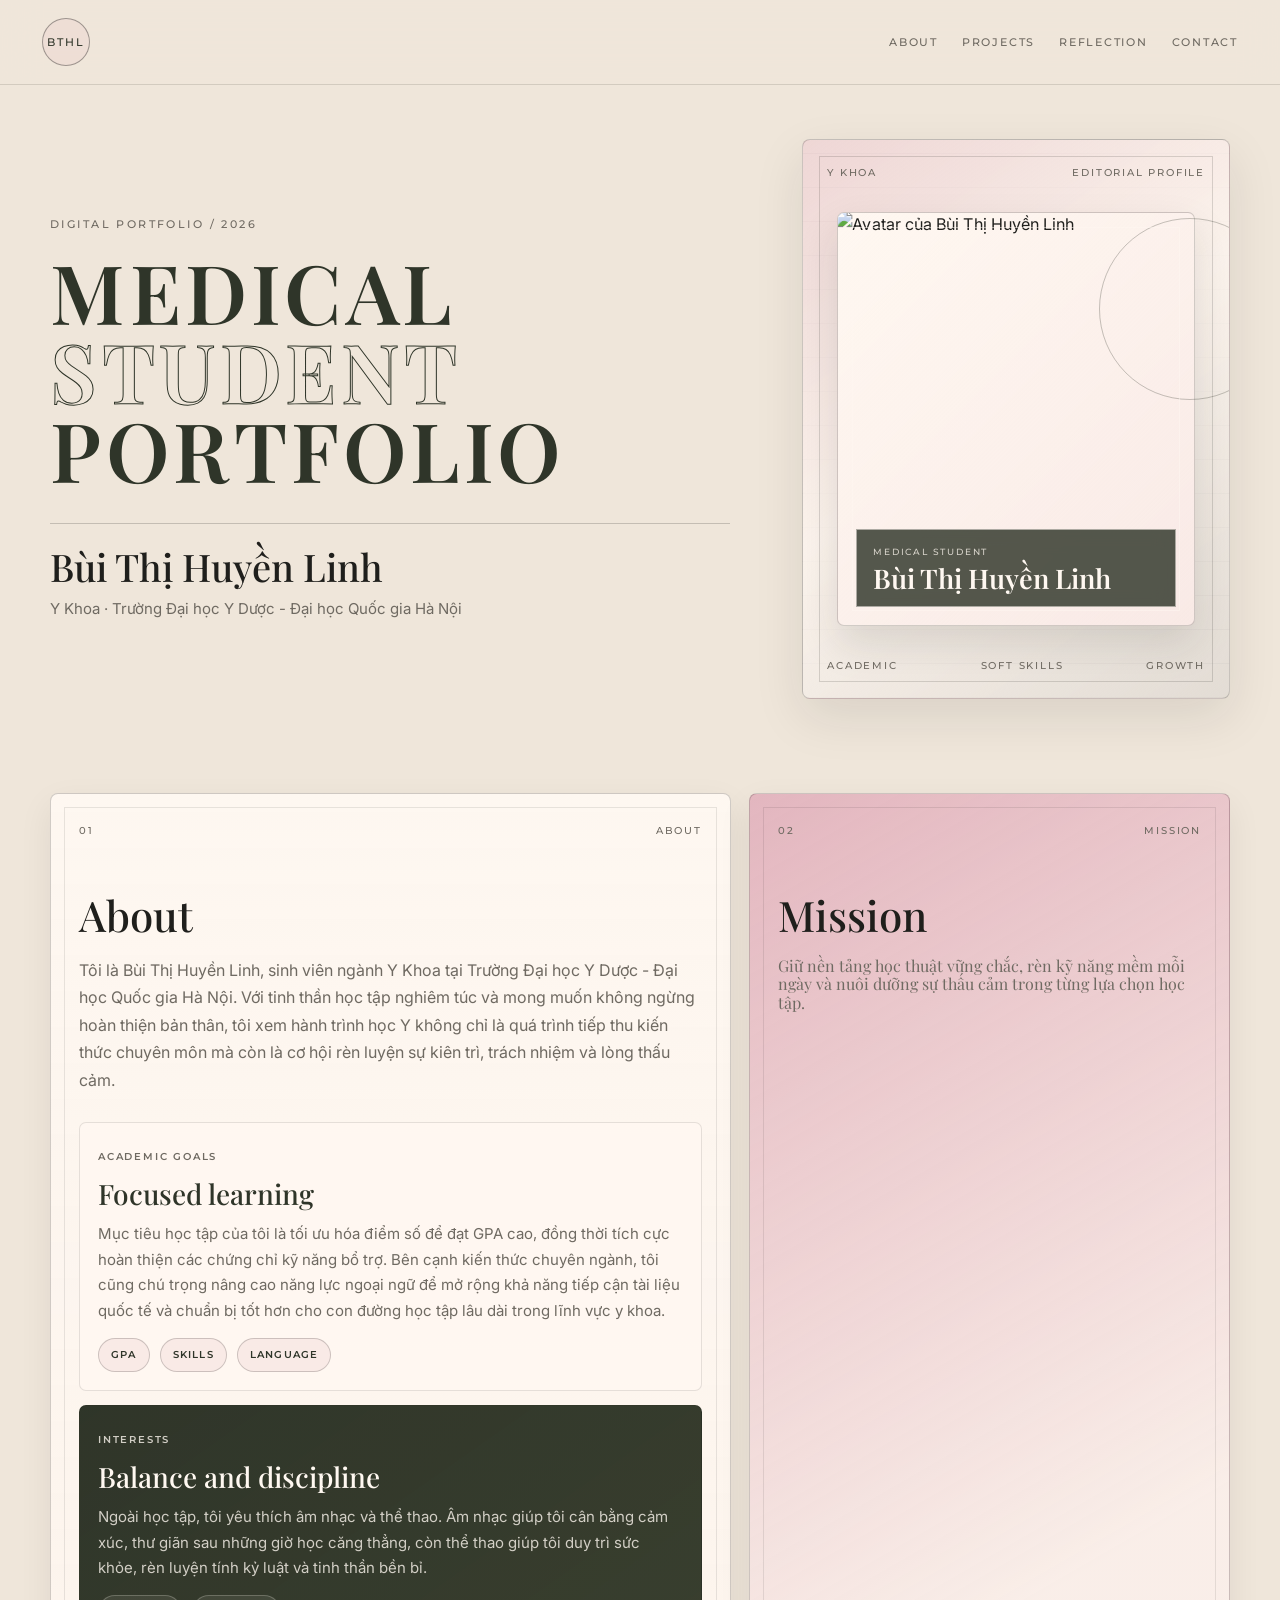
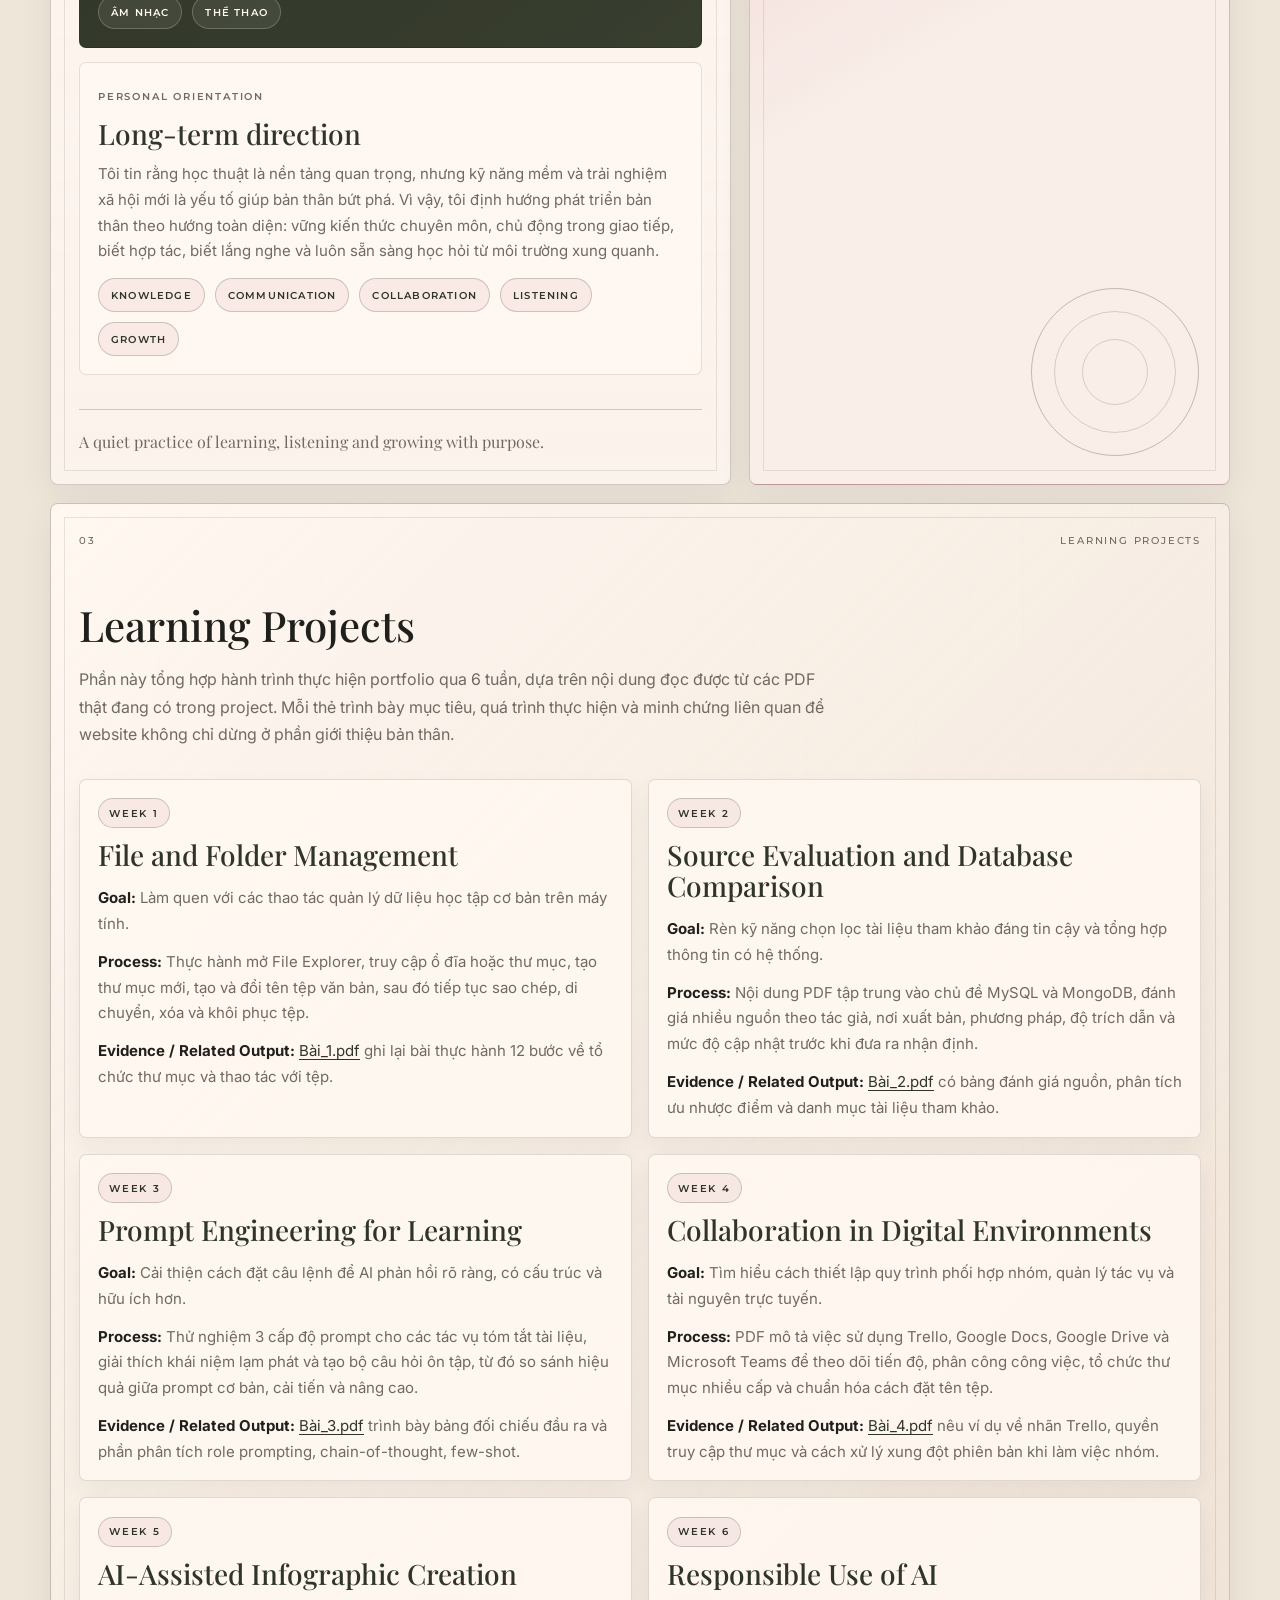
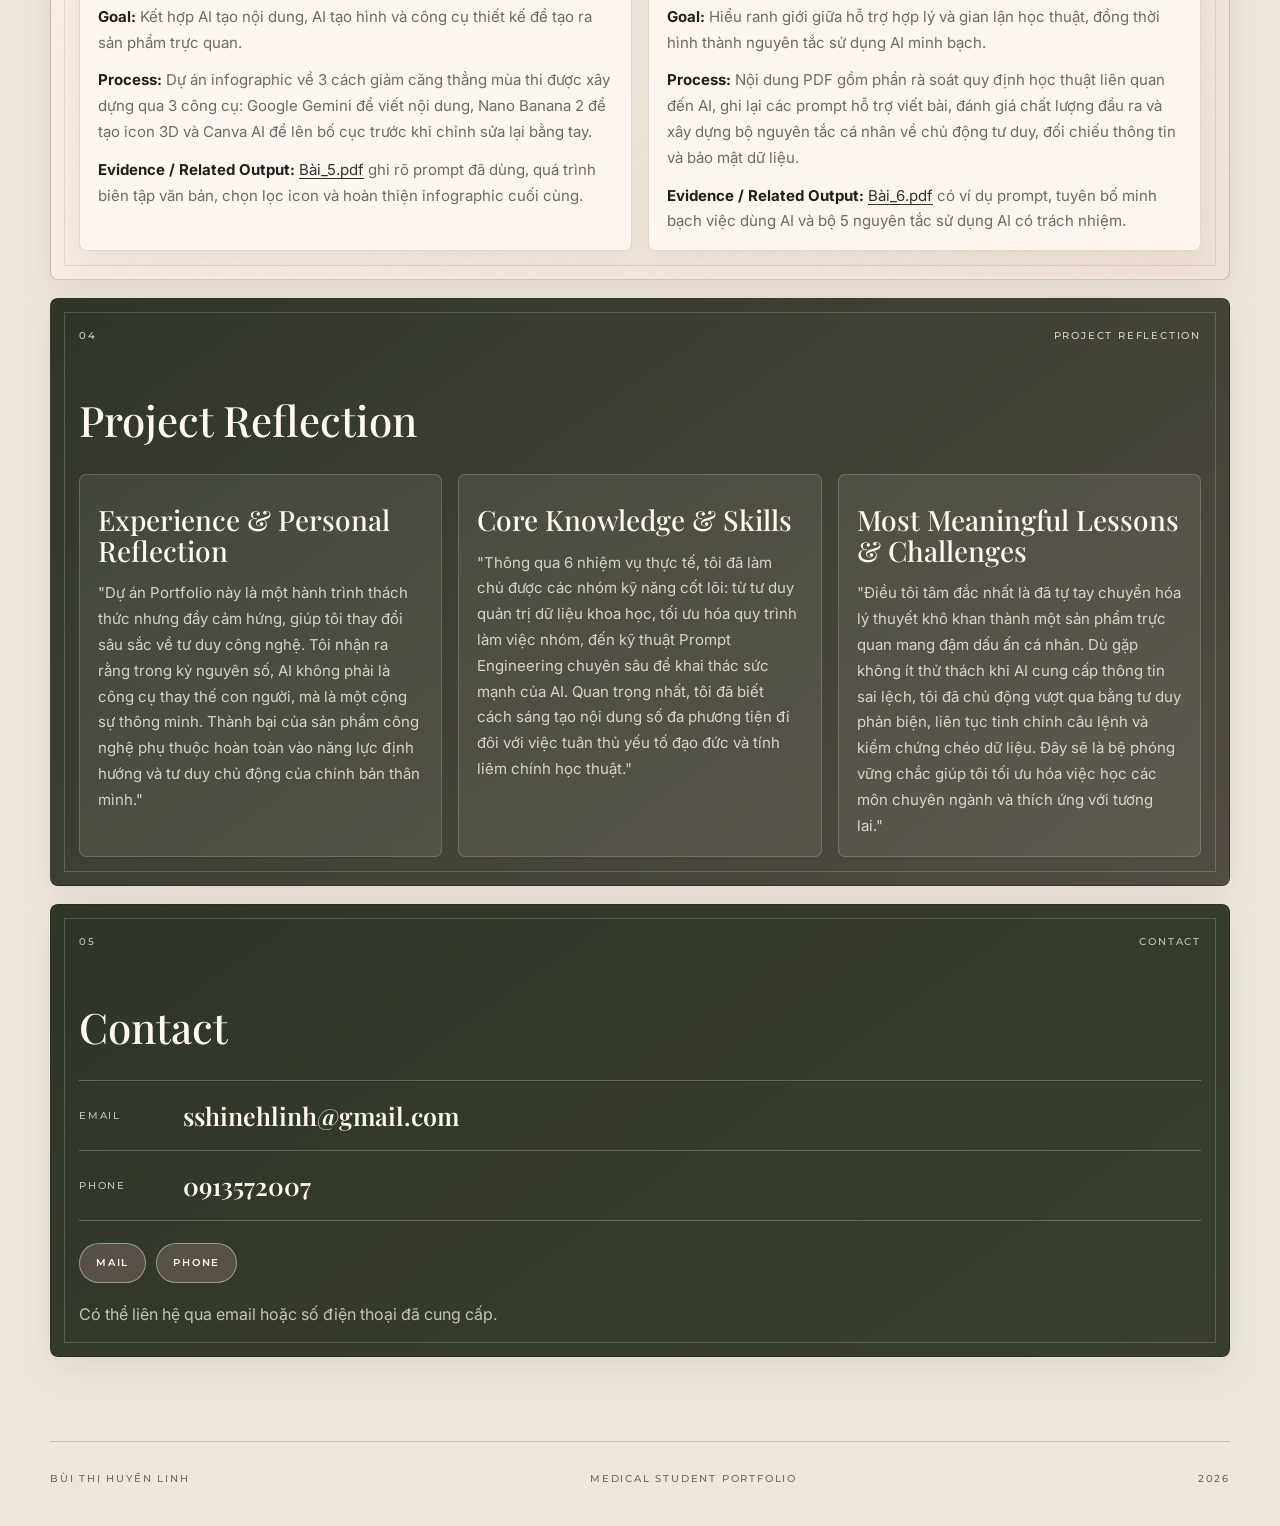
==== commit 75bd50ed: "Simplify layout and merge profile sections" ====
--- a/output-site/index.html
+++ b/output-site/index.html
@@ -20,13 +20,9 @@
       <span></span>
     </button>
     <nav class="site-nav" id="siteNav" aria-label="Điều hướng chính">
-      <a href="#contents">Contents</a>
       <a href="#about">About</a>
-      <a href="#goals">Goals</a>
-      <a href="#interests">Interests</a>
-      <a href="#orientation">Orientation</a>
-      <a href="#projects">Dự án</a>
-      <a href="#summary">Tổng kết</a>
+      <a href="#projects">Projects</a>
+      <a href="#summary">Reflection</a>
       <a href="#contact">Contact</a>
     </nav>
   </header>
@@ -68,68 +64,47 @@
       </div>
     </section>
 
-    <section class="section-shell contents-section reveal" id="contents" aria-labelledby="contentsTitle">
-      <div class="section-heading">
-        <span class="section-number">00</span>
-        <div>
-          <p class="eyebrow">Contents</p>
-          <h2 id="contentsTitle">Portfolio Index</h2>
-        </div>
-      </div>
-      <div class="contents-list">
-        <a class="content-row" href="#about">
-          <span>01</span>
-          <strong>About Me</strong>
-          <small>Hành trình học Y và tinh thần hoàn thiện bản thân</small>
-          <i aria-hidden="true">→</i>
-        </a>
-        <a class="content-row" href="#goals">
-          <span>02</span>
-          <strong>Academic Goals</strong>
-          <small>GPA, chứng chỉ bổ trợ và năng lực ngoại ngữ</small>
-          <i aria-hidden="true">→</i>
-        </a>
-        <a class="content-row" href="#interests">
-          <span>03</span>
-          <strong>My Interests</strong>
-          <small>Âm nhạc và thể thao trong đời sống học tập</small>
-          <i aria-hidden="true">→</i>
-        </a>
-        <a class="content-row" href="#orientation">
-          <span>04</span>
-          <strong>Personal Orientation</strong>
-          <small>Học thuật, kỹ năng mềm và trải nghiệm xã hội</small>
-          <i aria-hidden="true">→</i>
-        </a>
-        <a class="content-row" href="#projects">
-          <span>05</span>
-          <strong>Dự án học tập</strong>
-          <small>Quá trình thực hiện portfolio qua 6 tuần và minh chứng PDF</small>
-          <i aria-hidden="true">→</i>
-        </a>
-        <a class="content-row" href="#summary">
-          <span>06</span>
-          <strong>Tổng kết dự án</strong>
-          <small>Trải nghiệm, kỹ năng cốt lõi và điều tâm đắc sau hành trình thực hiện</small>
-          <i aria-hidden="true">→</i>
-        </a>
-        <a class="content-row" href="#contact">
-          <span>07</span>
-          <strong>Contact</strong>
-          <small>Email và số điện thoại liên hệ</small>
-          <i aria-hidden="true">→</i>
-        </a>
-      </div>
-    </section>
-
     <section class="section-shell portfolio-grid" aria-label="Nội dung portfolio">
       <article class="poster-card span-7 reveal" id="about">
         <div class="card-meta">
           <span>01</span>
-          <span>About Me</span>
-        </div>
-        <h2>About Me</h2>
+          <span>About</span>
+        </div>
+        <h2>About</h2>
         <p>Tôi là Bùi Thị Huyền Linh, sinh viên ngành Y Khoa tại Trường Đại học Y Dược - Đại học Quốc gia Hà Nội. Với tinh thần học tập nghiêm túc và mong muốn không ngừng hoàn thiện bản thân, tôi xem hành trình học Y không chỉ là quá trình tiếp thu kiến thức chuyên môn mà còn là cơ hội rèn luyện sự kiên trì, trách nhiệm và lòng thấu cảm.</p>
+        <div class="about-stack">
+          <article class="about-detail">
+            <span>Academic Goals</span>
+            <h3>Focused learning</h3>
+            <p>Mục tiêu học tập của tôi là tối ưu hóa điểm số để đạt GPA cao, đồng thời tích cực hoàn thiện các chứng chỉ kỹ năng bổ trợ. Bên cạnh kiến thức chuyên ngành, tôi cũng chú trọng nâng cao năng lực ngoại ngữ để mở rộng khả năng tiếp cận tài liệu quốc tế và chuẩn bị tốt hơn cho con đường học tập lâu dài trong lĩnh vực y khoa.</p>
+            <div class="about-tags" aria-label="Academic goals">
+              <span>GPA</span>
+              <span>Skills</span>
+              <span>Language</span>
+            </div>
+          </article>
+          <article class="about-detail about-detail-dark">
+            <span>Interests</span>
+            <h3>Balance and discipline</h3>
+            <p>Ngoài học tập, tôi yêu thích âm nhạc và thể thao. Âm nhạc giúp tôi cân bằng cảm xúc, thư giãn sau những giờ học căng thẳng, còn thể thao giúp tôi duy trì sức khỏe, rèn luyện tính kỷ luật và tinh thần bền bỉ.</p>
+            <div class="about-tags" aria-label="Interests">
+              <span>Âm nhạc</span>
+              <span>Thể thao</span>
+            </div>
+          </article>
+          <article class="about-detail">
+            <span>Personal Orientation</span>
+            <h3>Long-term direction</h3>
+            <p>Tôi tin rằng học thuật là nền tảng quan trọng, nhưng kỹ năng mềm và trải nghiệm xã hội mới là yếu tố giúp bản thân bứt phá. Vì vậy, tôi định hướng phát triển bản thân theo hướng toàn diện: vững kiến thức chuyên môn, chủ động trong giao tiếp, biết hợp tác, biết lắng nghe và luôn sẵn sàng học hỏi từ môi trường xung quanh.</p>
+            <div class="about-tags" aria-label="Personal orientation">
+              <span>Knowledge</span>
+              <span>Communication</span>
+              <span>Collaboration</span>
+              <span>Listening</span>
+              <span>Growth</span>
+            </div>
+          </article>
+        </div>
         <div class="fine-line"></div>
         <p class="soft-note">A quiet practice of learning, listening and growing with purpose.</p>
       </article>
@@ -144,150 +119,101 @@
         <p class="mission-text">Giữ nền tảng học thuật vững chắc, rèn kỹ năng mềm mỗi ngày và nuôi dưỡng sự thấu cảm trong từng lựa chọn học tập.</p>
       </article>
 
-      <article class="poster-card span-8 reveal" id="goals">
+      <article class="poster-card span-12 projects-card reveal" id="projects">
         <div class="card-meta">
           <span>03</span>
-          <span>Academic Goals</span>
-        </div>
-        <h2>Academic Goals</h2>
-        <p>Mục tiêu học tập của tôi là tối ưu hóa điểm số để đạt GPA cao, đồng thời tích cực hoàn thiện các chứng chỉ kỹ năng bổ trợ. Bên cạnh kiến thức chuyên ngành, tôi cũng chú trọng nâng cao năng lực ngoại ngữ để mở rộng khả năng tiếp cận tài liệu quốc tế và chuẩn bị tốt hơn cho con đường học tập lâu dài trong lĩnh vực y khoa.</p>
-        <ul class="goal-list" aria-label="Các trọng tâm học tập">
-          <li><span>GPA</span><strong>Tối ưu hóa điểm số</strong></li>
-          <li><span>Skills</span><strong>Hoàn thiện chứng chỉ bổ trợ</strong></li>
-          <li><span>Language</span><strong>Nâng cao năng lực ngoại ngữ</strong></li>
-        </ul>
-      </article>
-
-      <article class="poster-card span-4 interests-card reveal" id="interests">
-        <div class="card-meta">
-          <span>04</span>
-          <span>My Interests</span>
-        </div>
-        <h2>My Interests</h2>
-        <p>Ngoài học tập, tôi yêu thích âm nhạc và thể thao. Âm nhạc giúp tôi cân bằng cảm xúc, thư giãn sau những giờ học căng thẳng, còn thể thao giúp tôi duy trì sức khỏe, rèn luyện tính kỷ luật và tinh thần bền bỉ.</p>
-        <div class="interest-lines">
-          <div class="interest-line">
-            <span class="music-mark" aria-hidden="true"></span>
-            <strong>Âm nhạc</strong>
-          </div>
-          <div class="interest-line">
-            <span class="sport-mark" aria-hidden="true"></span>
-            <strong>Thể thao</strong>
-          </div>
-        </div>
-      </article>
-
-      <article class="poster-card span-7 orientation-card reveal" id="orientation">
-        <div class="card-meta">
-          <span>05</span>
-          <span>Personal Orientation</span>
-        </div>
-        <h2>Personal Orientation</h2>
-        <p>Tôi tin rằng học thuật là nền tảng quan trọng, nhưng kỹ năng mềm và trải nghiệm xã hội mới là yếu tố giúp bản thân bứt phá. Vì vậy, tôi định hướng phát triển bản thân theo hướng toàn diện: vững kiến thức chuyên môn, chủ động trong giao tiếp, biết hợp tác, biết lắng nghe và luôn sẵn sàng học hỏi từ môi trường xung quanh.</p>
-        <div class="orientation-tags" aria-label="Định hướng phát triển">
-          <span>Kiến thức chuyên môn</span>
-          <span>Giao tiếp</span>
-          <span>Hợp tác</span>
-          <span>Lắng nghe</span>
-          <span>Học hỏi</span>
-        </div>
-      </article>
-
-      <article class="poster-card span-12 projects-card reveal" id="projects">
-        <div class="card-meta">
-          <span>06</span>
-          <span>Dự án học tập</span>
-        </div>
-        <h2>Dự án học tập</h2>
+          <span>Learning Projects</span>
+        </div>
+        <h2>Learning Projects</h2>
         <p>Phần này tổng hợp hành trình thực hiện portfolio qua 6 tuần, dựa trên nội dung đọc được từ các PDF thật đang có trong project. Mỗi thẻ trình bày mục tiêu, quá trình thực hiện và minh chứng liên quan để website không chỉ dừng ở phần giới thiệu bản thân.</p>
         <div class="project-grid">
           <article class="project-week">
             <div class="project-week-head">
-              <span>Tuần 1</span>
-              <h3>Quản lý tệp và thư mục</h3>
-            </div>
-            <p><strong>Mục tiêu:</strong> Làm quen với các thao tác quản lý dữ liệu học tập cơ bản trên máy tính.</p>
-            <p><strong>Tóm tắt quá trình thực hiện:</strong> Thực hành mở File Explorer, truy cập ổ đĩa hoặc thư mục, tạo thư mục mới, tạo và đổi tên tệp văn bản, sau đó tiếp tục sao chép, di chuyển, xóa và khôi phục tệp.</p>
-            <p><strong>Minh chứng / sản phẩm liên quan:</strong> <a href="documents/Bài_1.pdf" target="_blank" rel="noopener">Bài_1.pdf</a> ghi lại bài thực hành 12 bước về tổ chức thư mục và thao tác với tệp.</p>
-          </article>
-
-          <article class="project-week">
-            <div class="project-week-head">
-              <span>Tuần 2</span>
-              <h3>Đánh giá nguồn tin và so sánh cơ sở dữ liệu</h3>
-            </div>
-            <p><strong>Mục tiêu:</strong> Rèn kỹ năng chọn lọc tài liệu tham khảo đáng tin cậy và tổng hợp thông tin có hệ thống.</p>
-            <p><strong>Tóm tắt quá trình thực hiện:</strong> Nội dung PDF tập trung vào chủ đề MySQL và MongoDB, đánh giá nhiều nguồn theo tác giả, nơi xuất bản, phương pháp, độ trích dẫn và mức độ cập nhật trước khi đưa ra nhận định.</p>
-            <p><strong>Minh chứng / sản phẩm liên quan:</strong> <a href="documents/Bài_2.pdf" target="_blank" rel="noopener">Bài_2.pdf</a> có bảng đánh giá nguồn, phân tích ưu nhược điểm và danh mục tài liệu tham khảo.</p>
-          </article>
-
-          <article class="project-week">
-            <div class="project-week-head">
-              <span>Tuần 3</span>
-              <h3>Prompt Engineering cho học tập</h3>
-            </div>
-            <p><strong>Mục tiêu:</strong> Cải thiện cách đặt câu lệnh để AI phản hồi rõ ràng, có cấu trúc và hữu ích hơn.</p>
-            <p><strong>Tóm tắt quá trình thực hiện:</strong> Thử nghiệm 3 cấp độ prompt cho các tác vụ tóm tắt tài liệu, giải thích khái niệm lạm phát và tạo bộ câu hỏi ôn tập, từ đó so sánh hiệu quả giữa prompt cơ bản, cải tiến và nâng cao.</p>
-            <p><strong>Minh chứng / sản phẩm liên quan:</strong> <a href="documents/Bài_3.pdf" target="_blank" rel="noopener">Bài_3.pdf</a> trình bày bảng đối chiếu đầu ra và phần phân tích role prompting, chain-of-thought, few-shot.</p>
-          </article>
-
-          <article class="project-week">
-            <div class="project-week-head">
-              <span>Tuần 4</span>
-              <h3>Hợp tác trong môi trường số</h3>
-            </div>
-            <p><strong>Mục tiêu:</strong> Tìm hiểu cách thiết lập quy trình phối hợp nhóm, quản lý tác vụ và tài nguyên trực tuyến.</p>
-            <p><strong>Tóm tắt quá trình thực hiện:</strong> PDF mô tả việc sử dụng Trello, Google Docs, Google Drive và Microsoft Teams để theo dõi tiến độ, phân công công việc, tổ chức thư mục nhiều cấp và chuẩn hóa cách đặt tên tệp.</p>
-            <p><strong>Minh chứng / sản phẩm liên quan:</strong> <a href="documents/Bài_4.pdf" target="_blank" rel="noopener">Bài_4.pdf</a> nêu ví dụ về nhãn Trello, quyền truy cập thư mục và cách xử lý xung đột phiên bản khi làm việc nhóm.</p>
-          </article>
-
-          <article class="project-week">
-            <div class="project-week-head">
-              <span>Tuần 5</span>
-              <h3>Sáng tạo infographic với AI</h3>
-            </div>
-            <p><strong>Mục tiêu:</strong> Kết hợp AI tạo nội dung, AI tạo hình và công cụ thiết kế để tạo ra sản phẩm trực quan.</p>
-            <p><strong>Tóm tắt quá trình thực hiện:</strong> Dự án infographic về 3 cách giảm căng thẳng mùa thi được xây dựng qua 3 công cụ: Google Gemini để viết nội dung, Nano Banana 2 để tạo icon 3D và Canva AI để lên bố cục trước khi chỉnh sửa lại bằng tay.</p>
-            <p><strong>Minh chứng / sản phẩm liên quan:</strong> <a href="documents/Bài_5.pdf" target="_blank" rel="noopener">Bài_5.pdf</a> ghi rõ prompt đã dùng, quá trình biên tập văn bản, chọn lọc icon và hoàn thiện infographic cuối cùng.</p>
-          </article>
-
-          <article class="project-week">
-            <div class="project-week-head">
-              <span>Tuần 6</span>
-              <h3>Sử dụng AI có trách nhiệm</h3>
-            </div>
-            <p><strong>Mục tiêu:</strong> Hiểu ranh giới giữa hỗ trợ hợp lý và gian lận học thuật, đồng thời hình thành nguyên tắc sử dụng AI minh bạch.</p>
-            <p><strong>Tóm tắt quá trình thực hiện:</strong> Nội dung PDF gồm phần rà soát quy định học thuật liên quan đến AI, ghi lại các prompt hỗ trợ viết bài, đánh giá chất lượng đầu ra và xây dựng bộ nguyên tắc cá nhân về chủ động tư duy, đối chiếu thông tin và bảo mật dữ liệu.</p>
-            <p><strong>Minh chứng / sản phẩm liên quan:</strong> <a href="documents/Bài_6.pdf" target="_blank" rel="noopener">Bài_6.pdf</a> có ví dụ prompt, tuyên bố minh bạch việc dùng AI và bộ 5 nguyên tắc sử dụng AI có trách nhiệm.</p>
+              <span>Week 1</span>
+              <h3>File and Folder Management</h3>
+            </div>
+            <p><strong>Goal:</strong> Làm quen với các thao tác quản lý dữ liệu học tập cơ bản trên máy tính.</p>
+            <p><strong>Process:</strong> Thực hành mở File Explorer, truy cập ổ đĩa hoặc thư mục, tạo thư mục mới, tạo và đổi tên tệp văn bản, sau đó tiếp tục sao chép, di chuyển, xóa và khôi phục tệp.</p>
+            <p><strong>Evidence / Related Output:</strong> <a href="documents/Bài_1.pdf" target="_blank" rel="noopener">Bài_1.pdf</a> ghi lại bài thực hành 12 bước về tổ chức thư mục và thao tác với tệp.</p>
+          </article>
+
+          <article class="project-week">
+            <div class="project-week-head">
+              <span>Week 2</span>
+              <h3>Source Evaluation and Database Comparison</h3>
+            </div>
+            <p><strong>Goal:</strong> Rèn kỹ năng chọn lọc tài liệu tham khảo đáng tin cậy và tổng hợp thông tin có hệ thống.</p>
+            <p><strong>Process:</strong> Nội dung PDF tập trung vào chủ đề MySQL và MongoDB, đánh giá nhiều nguồn theo tác giả, nơi xuất bản, phương pháp, độ trích dẫn và mức độ cập nhật trước khi đưa ra nhận định.</p>
+            <p><strong>Evidence / Related Output:</strong> <a href="documents/Bài_2.pdf" target="_blank" rel="noopener">Bài_2.pdf</a> có bảng đánh giá nguồn, phân tích ưu nhược điểm và danh mục tài liệu tham khảo.</p>
+          </article>
+
+          <article class="project-week">
+            <div class="project-week-head">
+              <span>Week 3</span>
+              <h3>Prompt Engineering for Learning</h3>
+            </div>
+            <p><strong>Goal:</strong> Cải thiện cách đặt câu lệnh để AI phản hồi rõ ràng, có cấu trúc và hữu ích hơn.</p>
+            <p><strong>Process:</strong> Thử nghiệm 3 cấp độ prompt cho các tác vụ tóm tắt tài liệu, giải thích khái niệm lạm phát và tạo bộ câu hỏi ôn tập, từ đó so sánh hiệu quả giữa prompt cơ bản, cải tiến và nâng cao.</p>
+            <p><strong>Evidence / Related Output:</strong> <a href="documents/Bài_3.pdf" target="_blank" rel="noopener">Bài_3.pdf</a> trình bày bảng đối chiếu đầu ra và phần phân tích role prompting, chain-of-thought, few-shot.</p>
+          </article>
+
+          <article class="project-week">
+            <div class="project-week-head">
+              <span>Week 4</span>
+              <h3>Collaboration in Digital Environments</h3>
+            </div>
+            <p><strong>Goal:</strong> Tìm hiểu cách thiết lập quy trình phối hợp nhóm, quản lý tác vụ và tài nguyên trực tuyến.</p>
+            <p><strong>Process:</strong> PDF mô tả việc sử dụng Trello, Google Docs, Google Drive và Microsoft Teams để theo dõi tiến độ, phân công công việc, tổ chức thư mục nhiều cấp và chuẩn hóa cách đặt tên tệp.</p>
+            <p><strong>Evidence / Related Output:</strong> <a href="documents/Bài_4.pdf" target="_blank" rel="noopener">Bài_4.pdf</a> nêu ví dụ về nhãn Trello, quyền truy cập thư mục và cách xử lý xung đột phiên bản khi làm việc nhóm.</p>
+          </article>
+
+          <article class="project-week">
+            <div class="project-week-head">
+              <span>Week 5</span>
+              <h3>AI-Assisted Infographic Creation</h3>
+            </div>
+            <p><strong>Goal:</strong> Kết hợp AI tạo nội dung, AI tạo hình và công cụ thiết kế để tạo ra sản phẩm trực quan.</p>
+            <p><strong>Process:</strong> Dự án infographic về 3 cách giảm căng thẳng mùa thi được xây dựng qua 3 công cụ: Google Gemini để viết nội dung, Nano Banana 2 để tạo icon 3D và Canva AI để lên bố cục trước khi chỉnh sửa lại bằng tay.</p>
+            <p><strong>Evidence / Related Output:</strong> <a href="documents/Bài_5.pdf" target="_blank" rel="noopener">Bài_5.pdf</a> ghi rõ prompt đã dùng, quá trình biên tập văn bản, chọn lọc icon và hoàn thiện infographic cuối cùng.</p>
+          </article>
+
+          <article class="project-week">
+            <div class="project-week-head">
+              <span>Week 6</span>
+              <h3>Responsible Use of AI</h3>
+            </div>
+            <p><strong>Goal:</strong> Hiểu ranh giới giữa hỗ trợ hợp lý và gian lận học thuật, đồng thời hình thành nguyên tắc sử dụng AI minh bạch.</p>
+            <p><strong>Process:</strong> Nội dung PDF gồm phần rà soát quy định học thuật liên quan đến AI, ghi lại các prompt hỗ trợ viết bài, đánh giá chất lượng đầu ra và xây dựng bộ nguyên tắc cá nhân về chủ động tư duy, đối chiếu thông tin và bảo mật dữ liệu.</p>
+            <p><strong>Evidence / Related Output:</strong> <a href="documents/Bài_6.pdf" target="_blank" rel="noopener">Bài_6.pdf</a> có ví dụ prompt, tuyên bố minh bạch việc dùng AI và bộ 5 nguyên tắc sử dụng AI có trách nhiệm.</p>
           </article>
         </div>
       </article>
 
       <article class="poster-card span-12 summary-card reveal" id="summary">
         <div class="card-meta">
-          <span>07</span>
-          <span>Tổng kết dự án</span>
-        </div>
-        <h2>Tổng kết / Cảm nhận dự án</h2>
+          <span>04</span>
+          <span>Project Reflection</span>
+        </div>
+        <h2>Project Reflection</h2>
         <div class="summary-grid">
           <article class="summary-block">
-            <h3>Trải nghiệm &amp; cảm nhận cá nhân</h3>
+            <h3>Experience &amp; Personal Reflection</h3>
             <p>"Dự án Portfolio này là một hành trình thách thức nhưng đầy cảm hứng, giúp tôi thay đổi sâu sắc về tư duy công nghệ. Tôi nhận ra rằng trong kỷ nguyên số, AI không phải là công cụ thay thế con người, mà là một cộng sự thông minh. Thành bại của sản phẩm công nghệ phụ thuộc hoàn toàn vào năng lực định hướng và tư duy chủ động của chính bản thân mình."</p>
           </article>
           <article class="summary-block">
-            <h3>Kiến thức &amp; kỹ năng cốt lõi</h3>
+            <h3>Core Knowledge &amp; Skills</h3>
             <p>"Thông qua 6 nhiệm vụ thực tế, tôi đã làm chủ được các nhóm kỹ năng cốt lõi: từ tư duy quản trị dữ liệu khoa học, tối ưu hóa quy trình làm việc nhóm, đến kỹ thuật Prompt Engineering chuyên sâu để khai thác sức mạnh của AI. Quan trọng nhất, tôi đã biết cách sáng tạo nội dung số đa phương tiện đi đôi với việc tuân thủ yếu tố đạo đức và tính liêm chính học thuật."</p>
           </article>
           <article class="summary-block">
-            <h3>Điều tâm đắc &amp; thách thức</h3>
+            <h3>Most Meaningful Lessons &amp; Challenges</h3>
             <p>"Điều tôi tâm đắc nhất là đã tự tay chuyển hóa lý thuyết khô khan thành một sản phẩm trực quan mang đậm dấu ấn cá nhân. Dù gặp không ít thử thách khi AI cung cấp thông tin sai lệch, tôi đã chủ động vượt qua bằng tư duy phản biện, liên tục tinh chỉnh câu lệnh và kiểm chứng chéo dữ liệu. Đây sẽ là bệ phóng vững chắc giúp tôi tối ưu hóa việc học các môn chuyên ngành và thích ứng với tương lai."</p>
           </article>
         </div>
       </article>
 
-      <article class="poster-card span-5 contact-card reveal" id="contact">
-        <div class="card-meta">
-          <span>08</span>
+      <article class="poster-card span-12 contact-card reveal" id="contact">
+        <div class="card-meta">
+          <span>05</span>
           <span>Contact</span>
         </div>
         <h2>Contact</h2>
--- a/output-site/style.css
+++ b/output-site/style.css
@@ -538,6 +538,89 @@
   font-size: 16px;
 }
 
+.about-stack {
+  position: relative;
+  z-index: 1;
+  display: grid;
+  gap: 14px;
+  margin-top: 28px;
+}
+
+.about-detail {
+  padding: 18px;
+  border: 1px solid rgba(0, 0, 0, 0.1);
+  border-radius: 7px;
+  background: rgba(255, 248, 241, 0.9);
+}
+
+.about-detail > span {
+  display: inline-flex;
+  color: var(--muted);
+  font-family: "Montserrat", Arial, sans-serif;
+  font-size: 10px;
+  font-weight: 600;
+  letter-spacing: 0.18em;
+  text-transform: uppercase;
+}
+
+.about-detail h3 {
+  margin: 10px 0 0;
+  font-family: "Playfair Display", "Cormorant Garamond", Georgia, serif;
+  font-size: 28px;
+  font-weight: 500;
+  line-height: 1.08;
+  color: var(--olive);
+}
+
+.about-detail p {
+  margin-top: 12px;
+  font-size: 15px;
+}
+
+.about-detail-dark {
+  background:
+    linear-gradient(145deg, rgba(47, 53, 41, 0.95), rgba(58, 64, 47, 0.88)),
+    var(--olive);
+}
+
+.about-detail-dark > span,
+.about-detail-dark p {
+  color: rgba(255, 248, 241, 0.78);
+}
+
+.about-detail-dark h3 {
+  color: var(--paper);
+}
+
+.about-tags {
+  display: flex;
+  flex-wrap: wrap;
+  gap: 10px;
+  margin-top: 14px;
+}
+
+.about-tags span {
+  display: inline-flex;
+  min-height: 34px;
+  align-items: center;
+  padding: 6px 12px;
+  border: 1px solid var(--border);
+  border-radius: 999px;
+  color: var(--olive);
+  font-family: "Montserrat", Arial, sans-serif;
+  font-size: 10px;
+  font-weight: 600;
+  letter-spacing: 0.12em;
+  text-transform: uppercase;
+  background: rgba(217, 167, 176, 0.16);
+}
+
+.about-detail-dark .about-tags span {
+  border-color: rgba(255, 248, 241, 0.22);
+  color: var(--paper);
+  background: rgba(255, 248, 241, 0.08);
+}
+
 .fine-line {
   width: 100%;
   height: 1px;
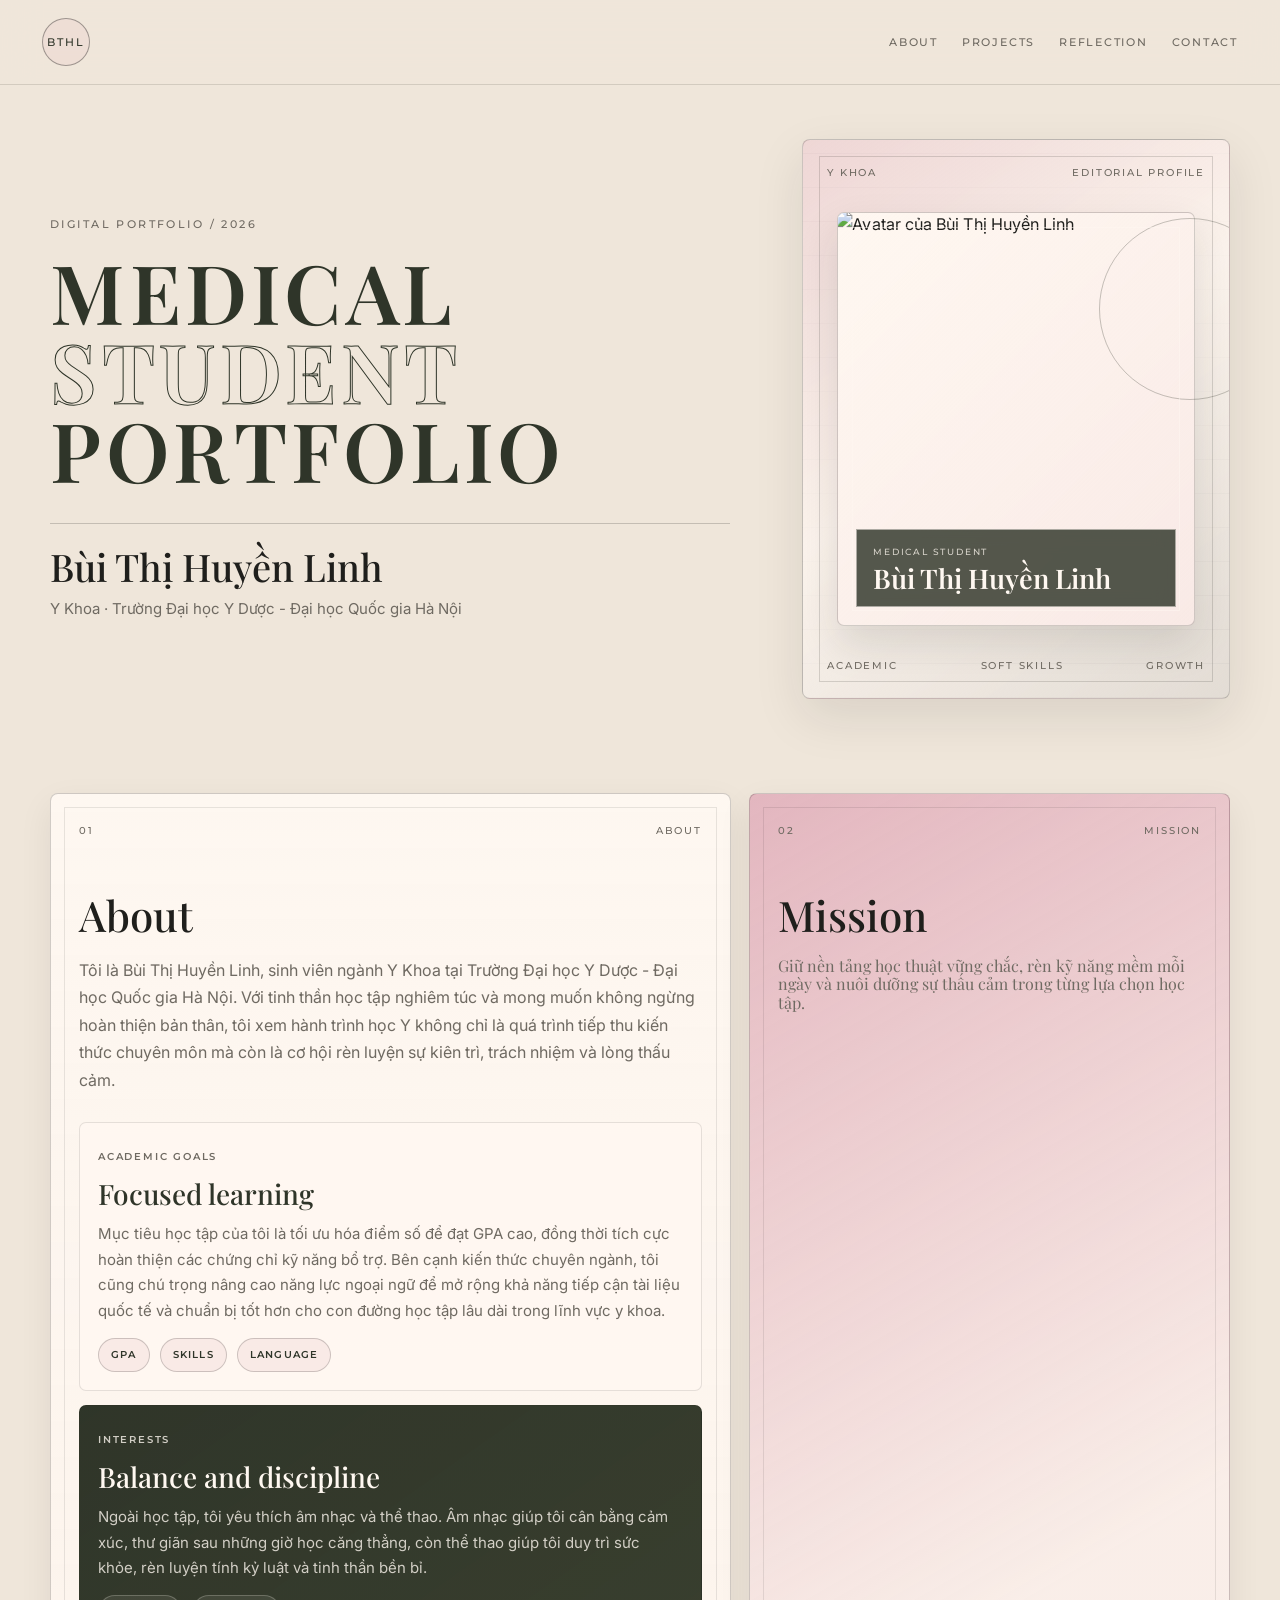
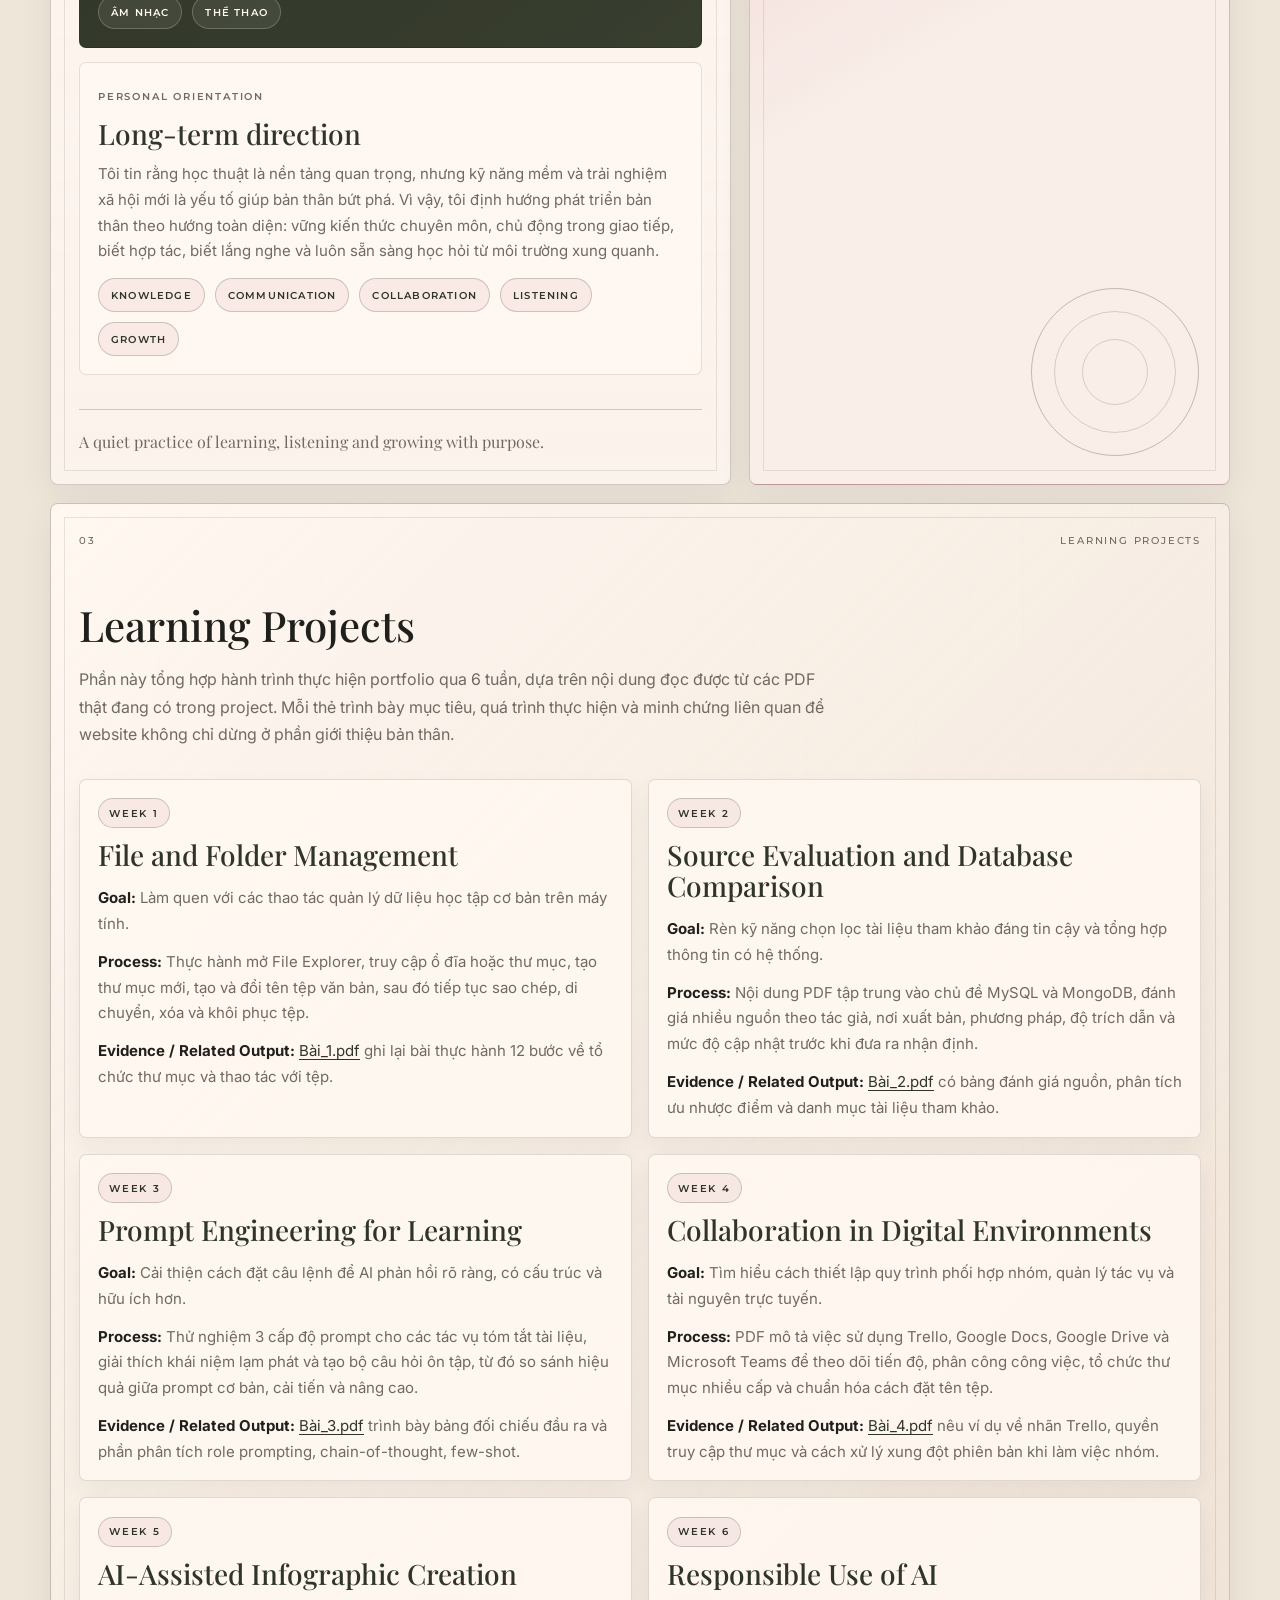
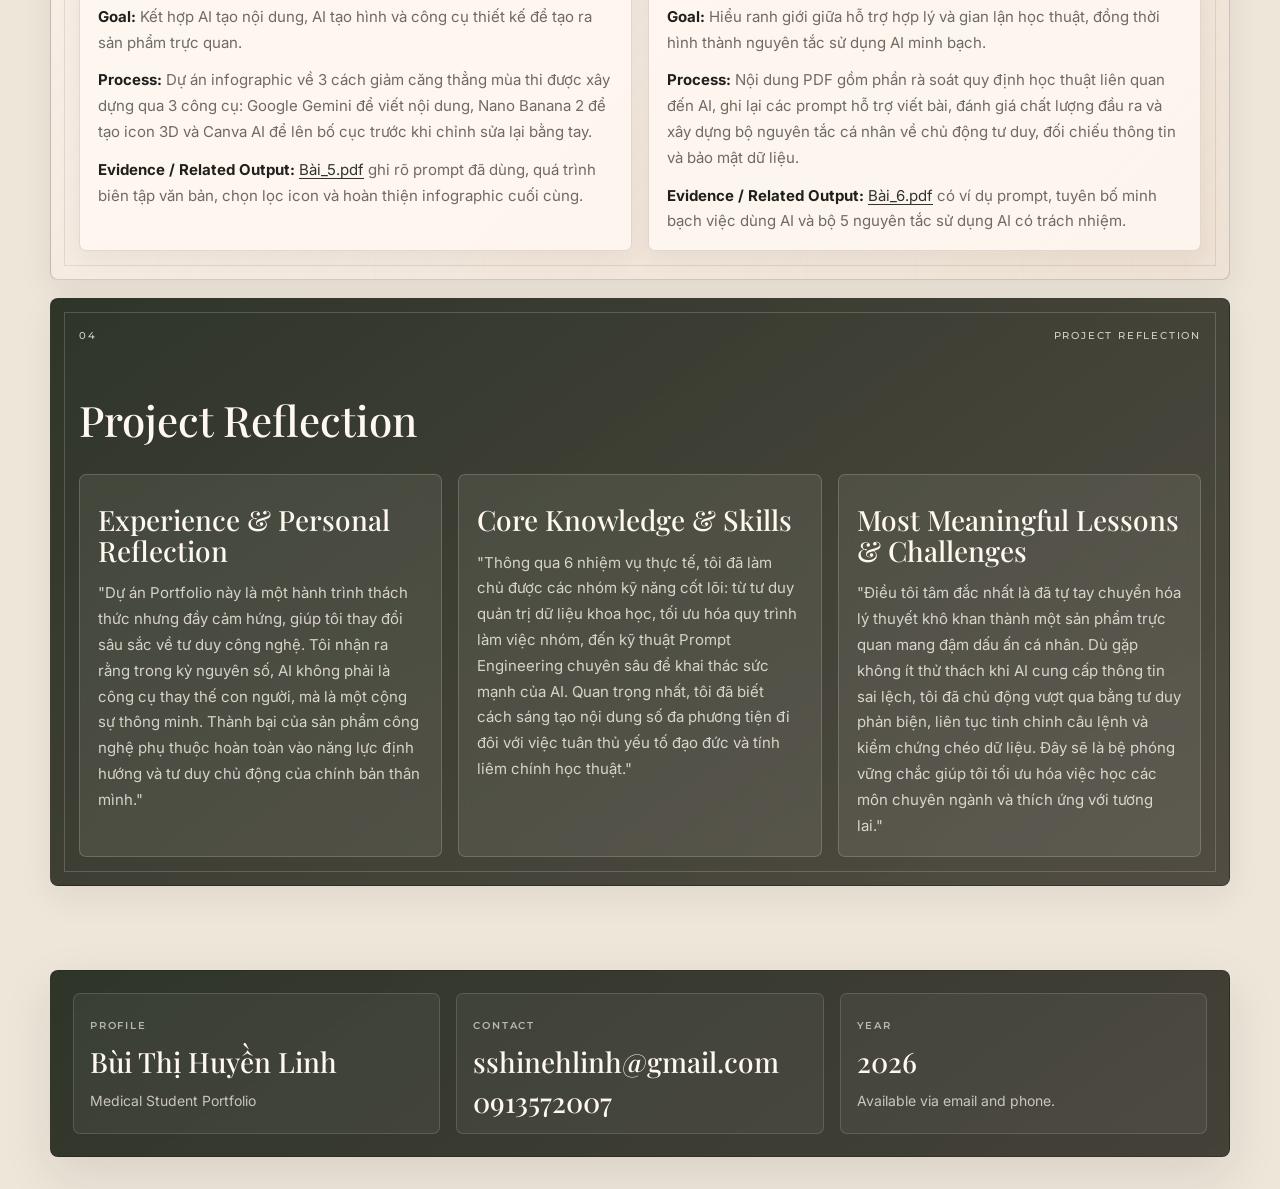
==== commit 8103a32e: "Move contact section into footer" ====
--- a/output-site/index.html
+++ b/output-site/index.html
@@ -210,36 +210,25 @@
           </article>
         </div>
       </article>
-
-      <article class="poster-card span-12 contact-card reveal" id="contact">
-        <div class="card-meta">
-          <span>05</span>
-          <span>Contact</span>
-        </div>
-        <h2>Contact</h2>
-        <div class="contact-list">
-          <div>
-            <span>Email</span>
-            <strong><a href="mailto:sshinehlinh@gmail.com">sshinehlinh@gmail.com</a></strong>
-          </div>
-          <div>
-            <span>Phone</span>
-            <strong><a href="tel:0913572007">0913572007</a></strong>
-          </div>
-        </div>
-        <div class="contact-actions" aria-label="Nút liên hệ">
-          <a href="mailto:sshinehlinh@gmail.com">Mail</a>
-          <a href="tel:0913572007">Phone</a>
-        </div>
-        <p class="contact-note">Có thể liên hệ qua email hoặc số điện thoại đã cung cấp.</p>
-      </article>
     </section>
   </main>
 
-  <footer class="site-footer">
-    <span>Bùi Thị Huyền Linh</span>
-    <span>Medical Student Portfolio</span>
-    <span id="year">2026</span>
+  <footer class="site-footer" id="contact">
+    <div class="footer-block footer-brand">
+      <span class="footer-kicker">Profile</span>
+      <strong>Bùi Thị Huyền Linh</strong>
+      <p>Medical Student Portfolio</p>
+    </div>
+    <div class="footer-block footer-contact">
+      <span class="footer-kicker">Contact</span>
+      <a href="mailto:sshinehlinh@gmail.com">sshinehlinh@gmail.com</a>
+      <a href="tel:0913572007">0913572007</a>
+    </div>
+    <div class="footer-block footer-meta">
+      <span class="footer-kicker">Year</span>
+      <strong id="year">2026</strong>
+      <p>Available via email and phone.</p>
+    </div>
   </footer>
 
   <script src="script.js"></script>
--- a/output-site/style.css
+++ b/output-site/style.css
@@ -1022,18 +1022,61 @@
 
 .site-footer {
   width: min(1180px, calc(100% - 48px));
-  margin: 0 auto;
-  padding: 28px 0 38px;
-  display: flex;
-  justify-content: space-between;
-  gap: 18px;
-  border-top: 1px solid var(--border);
-  color: var(--muted);
+  margin: 0 auto 32px;
+  padding: 22px;
+  display: grid;
+  grid-template-columns: repeat(3, minmax(0, 1fr));
+  gap: 16px;
+  border: 1px solid var(--border);
+  border-radius: 8px;
+  background:
+    linear-gradient(145deg, rgba(47, 53, 41, 0.94), rgba(72, 67, 59, 0.84)),
+    var(--olive);
+  color: rgba(255, 248, 241, 0.8);
+  box-shadow: var(--shadow);
+}
+
+.footer-block {
+  padding: 16px;
+  border: 1px solid rgba(255, 248, 241, 0.14);
+  border-radius: 7px;
+  background: rgba(255, 248, 241, 0.05);
+}
+
+.footer-kicker {
+  display: inline-flex;
+  margin-bottom: 12px;
+  color: rgba(255, 248, 241, 0.64);
   font-family: "Montserrat", Arial, sans-serif;
   font-size: 10px;
-  font-weight: 500;
+  font-weight: 600;
   letter-spacing: 0.18em;
   text-transform: uppercase;
+}
+
+.footer-block strong,
+.footer-contact a {
+  display: block;
+  color: var(--paper);
+  font-family: "Playfair Display", "Cormorant Garamond", Georgia, serif;
+  font-size: 28px;
+  font-weight: 500;
+  line-height: 1.08;
+}
+
+.footer-block p {
+  margin: 12px 0 0;
+  color: rgba(255, 248, 241, 0.72);
+  font-size: 14px;
+  line-height: 1.7;
+}
+
+.footer-contact a + a {
+  margin-top: 10px;
+}
+
+.footer-contact a:hover {
+  color: var(--pink-soft);
 }
 
 .reveal {
@@ -1223,7 +1266,7 @@
   }
 
   .site-footer {
-    flex-direction: column;
+    grid-template-columns: 1fr;
   }
 }
 
@@ -1273,10 +1316,9 @@
     font-size: 15px;
   }
 
-  .contact-list div {
-    grid-template-columns: 1fr;
-    gap: 4px;
-    padding: 12px 0;
+  .footer-block strong,
+  .footer-contact a {
+    font-size: 24px;
   }
 }
 
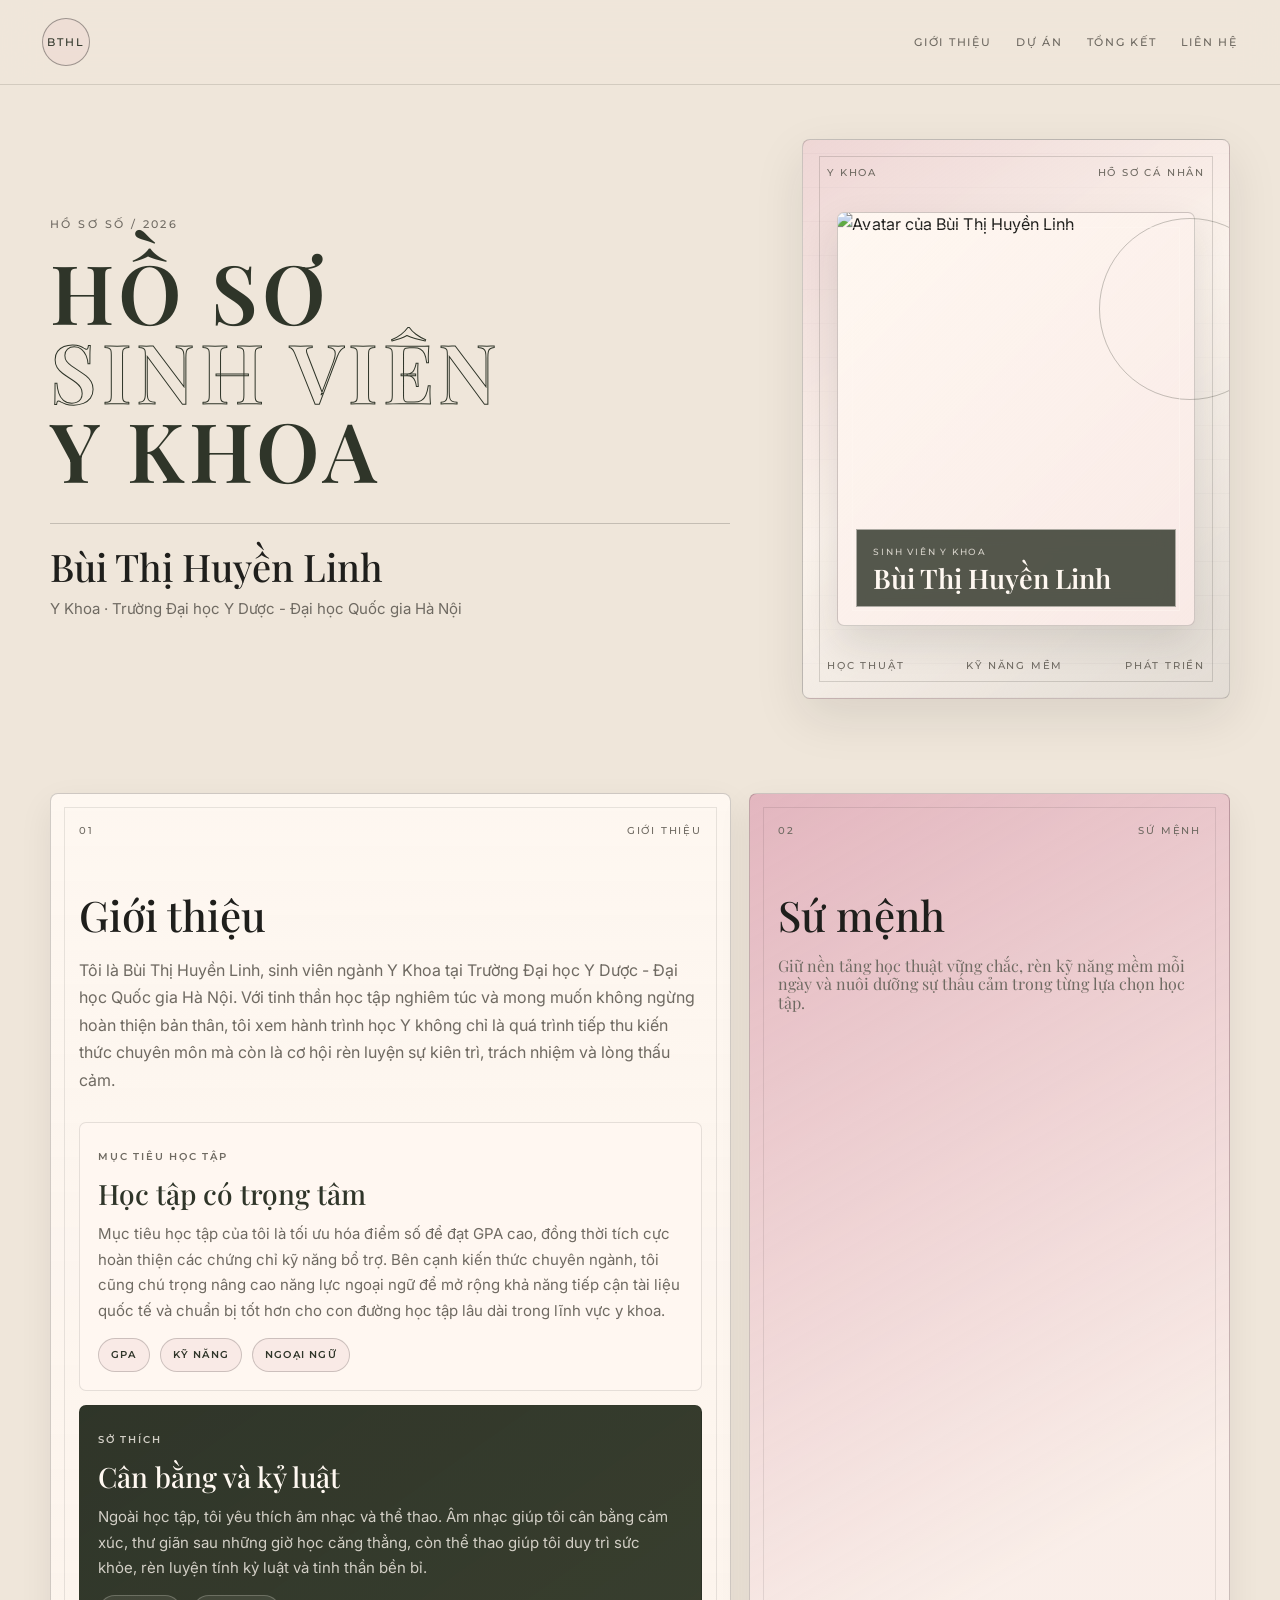
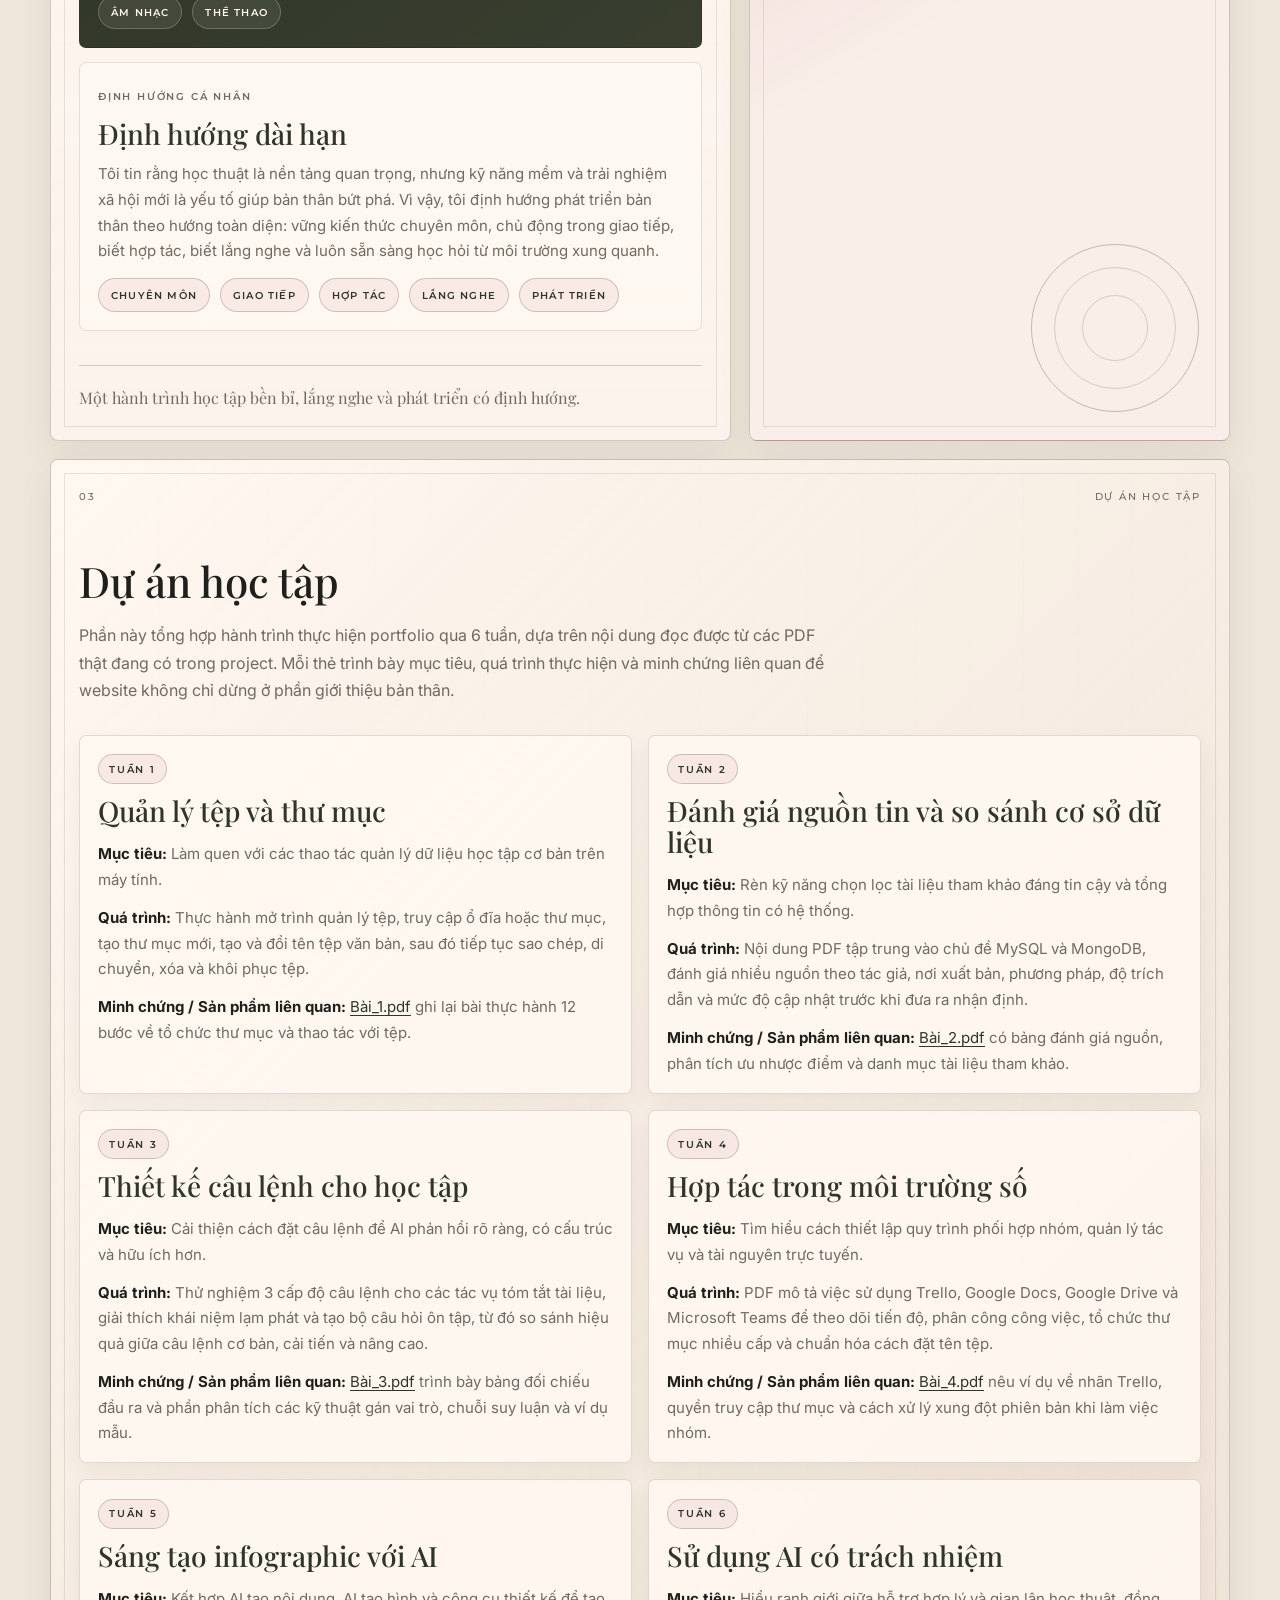
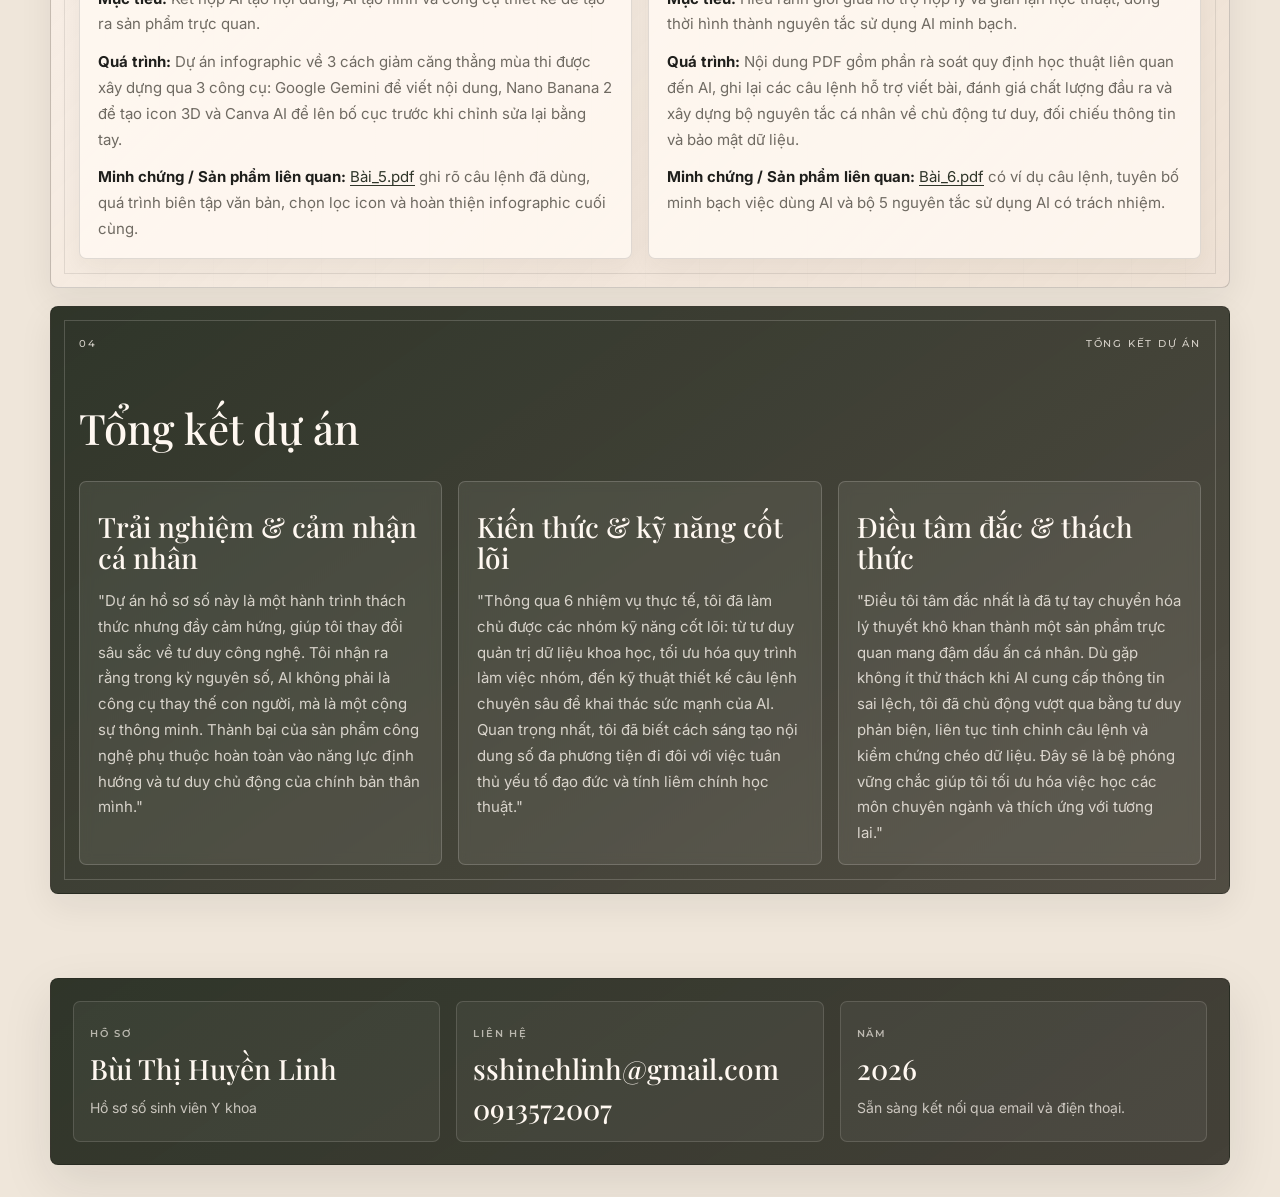
==== commit d04ea596: "Translate interface content into Vietnamese" ====
--- a/output-site/index.html
+++ b/output-site/index.html
@@ -3,8 +3,8 @@
 <head>
   <meta charset="UTF-8">
   <meta name="viewport" content="width=device-width, initial-scale=1.0">
-  <meta name="description" content="Digital Portfolio của Bùi Thị Huyền Linh, sinh viên ngành Y Khoa tại Trường Đại học Y Dược - Đại học Quốc gia Hà Nội.">
-  <title>Bùi Thị Huyền Linh | Medical Student Portfolio</title>
+  <meta name="description" content="Hồ sơ số của Bùi Thị Huyền Linh, sinh viên ngành Y Khoa tại Trường Đại học Y Dược - Đại học Quốc gia Hà Nội.">
+  <title>Bùi Thị Huyền Linh | Hồ sơ số sinh viên Y khoa</title>
   <link rel="preconnect" href="https://fonts.googleapis.com">
   <link rel="preconnect" href="https://fonts.gstatic.com" crossorigin>
   <link href="https://fonts.googleapis.com/css2?family=Cormorant+Garamond:wght@400;500;600&family=Inter:wght@300;400;500;600&family=Montserrat:wght@300;400;500;600&family=Playfair+Display:wght@500;600;700&display=swap" rel="stylesheet">
@@ -20,21 +20,21 @@
       <span></span>
     </button>
     <nav class="site-nav" id="siteNav" aria-label="Điều hướng chính">
-      <a href="#about">About</a>
-      <a href="#projects">Projects</a>
-      <a href="#summary">Reflection</a>
-      <a href="#contact">Contact</a>
+      <a href="#about">Giới thiệu</a>
+      <a href="#projects">Dự án</a>
+      <a href="#summary">Tổng kết</a>
+      <a href="#contact">Liên hệ</a>
     </nav>
   </header>
 
   <main id="top">
     <section class="hero section-shell" aria-labelledby="heroTitle">
       <div class="hero-copy reveal">
-        <p class="eyebrow">Digital Portfolio / 2026</p>
+        <p class="eyebrow">Hồ sơ số / 2026</p>
         <h1 class="hero-title" id="heroTitle">
-          <span>Medical</span>
-          <span class="outline">Student</span>
-          <span>Portfolio</span>
+          <span>Hồ sơ</span>
+          <span class="outline">Sinh viên</span>
+          <span>Y khoa</span>
         </h1>
         <div class="hero-signature">
           <p>Bùi Thị Huyền Linh</p>
@@ -46,19 +46,19 @@
         <div class="visual-frame">
           <div class="visual-topline">
             <span>Y KHOA</span>
-            <span>EDITORIAL PROFILE</span>
+            <span>HỒ SƠ CÁ NHÂN</span>
           </div>
           <div class="avatar-window">
             <img src="./images/avatar-BuiThiHuyenLinh.jpg" alt="Avatar của Bùi Thị Huyền Linh">
             <div class="avatar-caption">
-              <span>Medical Student</span>
+              <span>Sinh viên Y khoa</span>
               <strong>Bùi Thị Huyền Linh</strong>
             </div>
           </div>
           <div class="visual-footer">
-            <span>academic</span>
-            <span>soft skills</span>
-            <span>growth</span>
+            <span>học thuật</span>
+            <span>kỹ năng mềm</span>
+            <span>phát triển</span>
           </div>
         </div>
       </div>
@@ -68,123 +68,123 @@
       <article class="poster-card span-7 reveal" id="about">
         <div class="card-meta">
           <span>01</span>
-          <span>About</span>
-        </div>
-        <h2>About</h2>
+          <span>Giới thiệu</span>
+        </div>
+        <h2>Giới thiệu</h2>
         <p>Tôi là Bùi Thị Huyền Linh, sinh viên ngành Y Khoa tại Trường Đại học Y Dược - Đại học Quốc gia Hà Nội. Với tinh thần học tập nghiêm túc và mong muốn không ngừng hoàn thiện bản thân, tôi xem hành trình học Y không chỉ là quá trình tiếp thu kiến thức chuyên môn mà còn là cơ hội rèn luyện sự kiên trì, trách nhiệm và lòng thấu cảm.</p>
         <div class="about-stack">
           <article class="about-detail">
-            <span>Academic Goals</span>
-            <h3>Focused learning</h3>
+            <span>Mục tiêu học tập</span>
+            <h3>Học tập có trọng tâm</h3>
             <p>Mục tiêu học tập của tôi là tối ưu hóa điểm số để đạt GPA cao, đồng thời tích cực hoàn thiện các chứng chỉ kỹ năng bổ trợ. Bên cạnh kiến thức chuyên ngành, tôi cũng chú trọng nâng cao năng lực ngoại ngữ để mở rộng khả năng tiếp cận tài liệu quốc tế và chuẩn bị tốt hơn cho con đường học tập lâu dài trong lĩnh vực y khoa.</p>
-            <div class="about-tags" aria-label="Academic goals">
+            <div class="about-tags" aria-label="Mục tiêu học tập">
               <span>GPA</span>
-              <span>Skills</span>
-              <span>Language</span>
+              <span>Kỹ năng</span>
+              <span>Ngoại ngữ</span>
             </div>
           </article>
           <article class="about-detail about-detail-dark">
-            <span>Interests</span>
-            <h3>Balance and discipline</h3>
+            <span>Sở thích</span>
+            <h3>Cân bằng và kỷ luật</h3>
             <p>Ngoài học tập, tôi yêu thích âm nhạc và thể thao. Âm nhạc giúp tôi cân bằng cảm xúc, thư giãn sau những giờ học căng thẳng, còn thể thao giúp tôi duy trì sức khỏe, rèn luyện tính kỷ luật và tinh thần bền bỉ.</p>
-            <div class="about-tags" aria-label="Interests">
+            <div class="about-tags" aria-label="Sở thích">
               <span>Âm nhạc</span>
               <span>Thể thao</span>
             </div>
           </article>
           <article class="about-detail">
-            <span>Personal Orientation</span>
-            <h3>Long-term direction</h3>
+            <span>Định hướng cá nhân</span>
+            <h3>Định hướng dài hạn</h3>
             <p>Tôi tin rằng học thuật là nền tảng quan trọng, nhưng kỹ năng mềm và trải nghiệm xã hội mới là yếu tố giúp bản thân bứt phá. Vì vậy, tôi định hướng phát triển bản thân theo hướng toàn diện: vững kiến thức chuyên môn, chủ động trong giao tiếp, biết hợp tác, biết lắng nghe và luôn sẵn sàng học hỏi từ môi trường xung quanh.</p>
-            <div class="about-tags" aria-label="Personal orientation">
-              <span>Knowledge</span>
-              <span>Communication</span>
-              <span>Collaboration</span>
-              <span>Listening</span>
-              <span>Growth</span>
+            <div class="about-tags" aria-label="Định hướng cá nhân">
+              <span>Chuyên môn</span>
+              <span>Giao tiếp</span>
+              <span>Hợp tác</span>
+              <span>Lắng nghe</span>
+              <span>Phát triển</span>
             </div>
           </article>
         </div>
         <div class="fine-line"></div>
-        <p class="soft-note">A quiet practice of learning, listening and growing with purpose.</p>
+        <p class="soft-note">Một hành trình học tập bền bỉ, lắng nghe và phát triển có định hướng.</p>
       </article>
 
       <article class="poster-card span-5 mission-card reveal" id="mission">
         <div class="card-meta">
           <span>02</span>
-          <span>Mission</span>
+          <span>Sứ mệnh</span>
         </div>
         <div class="line-art-circle" aria-hidden="true"></div>
-        <h2>Mission</h2>
+        <h2>Sứ mệnh</h2>
         <p class="mission-text">Giữ nền tảng học thuật vững chắc, rèn kỹ năng mềm mỗi ngày và nuôi dưỡng sự thấu cảm trong từng lựa chọn học tập.</p>
       </article>
 
       <article class="poster-card span-12 projects-card reveal" id="projects">
         <div class="card-meta">
           <span>03</span>
-          <span>Learning Projects</span>
-        </div>
-        <h2>Learning Projects</h2>
+          <span>Dự án học tập</span>
+        </div>
+        <h2>Dự án học tập</h2>
         <p>Phần này tổng hợp hành trình thực hiện portfolio qua 6 tuần, dựa trên nội dung đọc được từ các PDF thật đang có trong project. Mỗi thẻ trình bày mục tiêu, quá trình thực hiện và minh chứng liên quan để website không chỉ dừng ở phần giới thiệu bản thân.</p>
         <div class="project-grid">
           <article class="project-week">
             <div class="project-week-head">
-              <span>Week 1</span>
-              <h3>File and Folder Management</h3>
-            </div>
-            <p><strong>Goal:</strong> Làm quen với các thao tác quản lý dữ liệu học tập cơ bản trên máy tính.</p>
-            <p><strong>Process:</strong> Thực hành mở File Explorer, truy cập ổ đĩa hoặc thư mục, tạo thư mục mới, tạo và đổi tên tệp văn bản, sau đó tiếp tục sao chép, di chuyển, xóa và khôi phục tệp.</p>
-            <p><strong>Evidence / Related Output:</strong> <a href="documents/Bài_1.pdf" target="_blank" rel="noopener">Bài_1.pdf</a> ghi lại bài thực hành 12 bước về tổ chức thư mục và thao tác với tệp.</p>
-          </article>
-
-          <article class="project-week">
-            <div class="project-week-head">
-              <span>Week 2</span>
-              <h3>Source Evaluation and Database Comparison</h3>
-            </div>
-            <p><strong>Goal:</strong> Rèn kỹ năng chọn lọc tài liệu tham khảo đáng tin cậy và tổng hợp thông tin có hệ thống.</p>
-            <p><strong>Process:</strong> Nội dung PDF tập trung vào chủ đề MySQL và MongoDB, đánh giá nhiều nguồn theo tác giả, nơi xuất bản, phương pháp, độ trích dẫn và mức độ cập nhật trước khi đưa ra nhận định.</p>
-            <p><strong>Evidence / Related Output:</strong> <a href="documents/Bài_2.pdf" target="_blank" rel="noopener">Bài_2.pdf</a> có bảng đánh giá nguồn, phân tích ưu nhược điểm và danh mục tài liệu tham khảo.</p>
-          </article>
-
-          <article class="project-week">
-            <div class="project-week-head">
-              <span>Week 3</span>
-              <h3>Prompt Engineering for Learning</h3>
-            </div>
-            <p><strong>Goal:</strong> Cải thiện cách đặt câu lệnh để AI phản hồi rõ ràng, có cấu trúc và hữu ích hơn.</p>
-            <p><strong>Process:</strong> Thử nghiệm 3 cấp độ prompt cho các tác vụ tóm tắt tài liệu, giải thích khái niệm lạm phát và tạo bộ câu hỏi ôn tập, từ đó so sánh hiệu quả giữa prompt cơ bản, cải tiến và nâng cao.</p>
-            <p><strong>Evidence / Related Output:</strong> <a href="documents/Bài_3.pdf" target="_blank" rel="noopener">Bài_3.pdf</a> trình bày bảng đối chiếu đầu ra và phần phân tích role prompting, chain-of-thought, few-shot.</p>
-          </article>
-
-          <article class="project-week">
-            <div class="project-week-head">
-              <span>Week 4</span>
-              <h3>Collaboration in Digital Environments</h3>
-            </div>
-            <p><strong>Goal:</strong> Tìm hiểu cách thiết lập quy trình phối hợp nhóm, quản lý tác vụ và tài nguyên trực tuyến.</p>
-            <p><strong>Process:</strong> PDF mô tả việc sử dụng Trello, Google Docs, Google Drive và Microsoft Teams để theo dõi tiến độ, phân công công việc, tổ chức thư mục nhiều cấp và chuẩn hóa cách đặt tên tệp.</p>
-            <p><strong>Evidence / Related Output:</strong> <a href="documents/Bài_4.pdf" target="_blank" rel="noopener">Bài_4.pdf</a> nêu ví dụ về nhãn Trello, quyền truy cập thư mục và cách xử lý xung đột phiên bản khi làm việc nhóm.</p>
-          </article>
-
-          <article class="project-week">
-            <div class="project-week-head">
-              <span>Week 5</span>
-              <h3>AI-Assisted Infographic Creation</h3>
-            </div>
-            <p><strong>Goal:</strong> Kết hợp AI tạo nội dung, AI tạo hình và công cụ thiết kế để tạo ra sản phẩm trực quan.</p>
-            <p><strong>Process:</strong> Dự án infographic về 3 cách giảm căng thẳng mùa thi được xây dựng qua 3 công cụ: Google Gemini để viết nội dung, Nano Banana 2 để tạo icon 3D và Canva AI để lên bố cục trước khi chỉnh sửa lại bằng tay.</p>
-            <p><strong>Evidence / Related Output:</strong> <a href="documents/Bài_5.pdf" target="_blank" rel="noopener">Bài_5.pdf</a> ghi rõ prompt đã dùng, quá trình biên tập văn bản, chọn lọc icon và hoàn thiện infographic cuối cùng.</p>
-          </article>
-
-          <article class="project-week">
-            <div class="project-week-head">
-              <span>Week 6</span>
-              <h3>Responsible Use of AI</h3>
-            </div>
-            <p><strong>Goal:</strong> Hiểu ranh giới giữa hỗ trợ hợp lý và gian lận học thuật, đồng thời hình thành nguyên tắc sử dụng AI minh bạch.</p>
-            <p><strong>Process:</strong> Nội dung PDF gồm phần rà soát quy định học thuật liên quan đến AI, ghi lại các prompt hỗ trợ viết bài, đánh giá chất lượng đầu ra và xây dựng bộ nguyên tắc cá nhân về chủ động tư duy, đối chiếu thông tin và bảo mật dữ liệu.</p>
-            <p><strong>Evidence / Related Output:</strong> <a href="documents/Bài_6.pdf" target="_blank" rel="noopener">Bài_6.pdf</a> có ví dụ prompt, tuyên bố minh bạch việc dùng AI và bộ 5 nguyên tắc sử dụng AI có trách nhiệm.</p>
+              <span>Tuần 1</span>
+              <h3>Quản lý tệp và thư mục</h3>
+            </div>
+            <p><strong>Mục tiêu:</strong> Làm quen với các thao tác quản lý dữ liệu học tập cơ bản trên máy tính.</p>
+            <p><strong>Quá trình:</strong> Thực hành mở trình quản lý tệp, truy cập ổ đĩa hoặc thư mục, tạo thư mục mới, tạo và đổi tên tệp văn bản, sau đó tiếp tục sao chép, di chuyển, xóa và khôi phục tệp.</p>
+            <p><strong>Minh chứng / Sản phẩm liên quan:</strong> <a href="documents/Bài_1.pdf" target="_blank" rel="noopener">Bài_1.pdf</a> ghi lại bài thực hành 12 bước về tổ chức thư mục và thao tác với tệp.</p>
+          </article>
+
+          <article class="project-week">
+            <div class="project-week-head">
+              <span>Tuần 2</span>
+              <h3>Đánh giá nguồn tin và so sánh cơ sở dữ liệu</h3>
+            </div>
+            <p><strong>Mục tiêu:</strong> Rèn kỹ năng chọn lọc tài liệu tham khảo đáng tin cậy và tổng hợp thông tin có hệ thống.</p>
+            <p><strong>Quá trình:</strong> Nội dung PDF tập trung vào chủ đề MySQL và MongoDB, đánh giá nhiều nguồn theo tác giả, nơi xuất bản, phương pháp, độ trích dẫn và mức độ cập nhật trước khi đưa ra nhận định.</p>
+            <p><strong>Minh chứng / Sản phẩm liên quan:</strong> <a href="documents/Bài_2.pdf" target="_blank" rel="noopener">Bài_2.pdf</a> có bảng đánh giá nguồn, phân tích ưu nhược điểm và danh mục tài liệu tham khảo.</p>
+          </article>
+
+          <article class="project-week">
+            <div class="project-week-head">
+              <span>Tuần 3</span>
+              <h3>Thiết kế câu lệnh cho học tập</h3>
+            </div>
+            <p><strong>Mục tiêu:</strong> Cải thiện cách đặt câu lệnh để AI phản hồi rõ ràng, có cấu trúc và hữu ích hơn.</p>
+            <p><strong>Quá trình:</strong> Thử nghiệm 3 cấp độ câu lệnh cho các tác vụ tóm tắt tài liệu, giải thích khái niệm lạm phát và tạo bộ câu hỏi ôn tập, từ đó so sánh hiệu quả giữa câu lệnh cơ bản, cải tiến và nâng cao.</p>
+            <p><strong>Minh chứng / Sản phẩm liên quan:</strong> <a href="documents/Bài_3.pdf" target="_blank" rel="noopener">Bài_3.pdf</a> trình bày bảng đối chiếu đầu ra và phần phân tích các kỹ thuật gán vai trò, chuỗi suy luận và ví dụ mẫu.</p>
+          </article>
+
+          <article class="project-week">
+            <div class="project-week-head">
+              <span>Tuần 4</span>
+              <h3>Hợp tác trong môi trường số</h3>
+            </div>
+            <p><strong>Mục tiêu:</strong> Tìm hiểu cách thiết lập quy trình phối hợp nhóm, quản lý tác vụ và tài nguyên trực tuyến.</p>
+            <p><strong>Quá trình:</strong> PDF mô tả việc sử dụng Trello, Google Docs, Google Drive và Microsoft Teams để theo dõi tiến độ, phân công công việc, tổ chức thư mục nhiều cấp và chuẩn hóa cách đặt tên tệp.</p>
+            <p><strong>Minh chứng / Sản phẩm liên quan:</strong> <a href="documents/Bài_4.pdf" target="_blank" rel="noopener">Bài_4.pdf</a> nêu ví dụ về nhãn Trello, quyền truy cập thư mục và cách xử lý xung đột phiên bản khi làm việc nhóm.</p>
+          </article>
+
+          <article class="project-week">
+            <div class="project-week-head">
+              <span>Tuần 5</span>
+              <h3>Sáng tạo infographic với AI</h3>
+            </div>
+            <p><strong>Mục tiêu:</strong> Kết hợp AI tạo nội dung, AI tạo hình và công cụ thiết kế để tạo ra sản phẩm trực quan.</p>
+            <p><strong>Quá trình:</strong> Dự án infographic về 3 cách giảm căng thẳng mùa thi được xây dựng qua 3 công cụ: Google Gemini để viết nội dung, Nano Banana 2 để tạo icon 3D và Canva AI để lên bố cục trước khi chỉnh sửa lại bằng tay.</p>
+            <p><strong>Minh chứng / Sản phẩm liên quan:</strong> <a href="documents/Bài_5.pdf" target="_blank" rel="noopener">Bài_5.pdf</a> ghi rõ câu lệnh đã dùng, quá trình biên tập văn bản, chọn lọc icon và hoàn thiện infographic cuối cùng.</p>
+          </article>
+
+          <article class="project-week">
+            <div class="project-week-head">
+              <span>Tuần 6</span>
+              <h3>Sử dụng AI có trách nhiệm</h3>
+            </div>
+            <p><strong>Mục tiêu:</strong> Hiểu ranh giới giữa hỗ trợ hợp lý và gian lận học thuật, đồng thời hình thành nguyên tắc sử dụng AI minh bạch.</p>
+            <p><strong>Quá trình:</strong> Nội dung PDF gồm phần rà soát quy định học thuật liên quan đến AI, ghi lại các câu lệnh hỗ trợ viết bài, đánh giá chất lượng đầu ra và xây dựng bộ nguyên tắc cá nhân về chủ động tư duy, đối chiếu thông tin và bảo mật dữ liệu.</p>
+            <p><strong>Minh chứng / Sản phẩm liên quan:</strong> <a href="documents/Bài_6.pdf" target="_blank" rel="noopener">Bài_6.pdf</a> có ví dụ câu lệnh, tuyên bố minh bạch việc dùng AI và bộ 5 nguyên tắc sử dụng AI có trách nhiệm.</p>
           </article>
         </div>
       </article>
@@ -192,20 +192,20 @@
       <article class="poster-card span-12 summary-card reveal" id="summary">
         <div class="card-meta">
           <span>04</span>
-          <span>Project Reflection</span>
-        </div>
-        <h2>Project Reflection</h2>
+          <span>Tổng kết dự án</span>
+        </div>
+        <h2>Tổng kết dự án</h2>
         <div class="summary-grid">
           <article class="summary-block">
-            <h3>Experience &amp; Personal Reflection</h3>
-            <p>"Dự án Portfolio này là một hành trình thách thức nhưng đầy cảm hứng, giúp tôi thay đổi sâu sắc về tư duy công nghệ. Tôi nhận ra rằng trong kỷ nguyên số, AI không phải là công cụ thay thế con người, mà là một cộng sự thông minh. Thành bại của sản phẩm công nghệ phụ thuộc hoàn toàn vào năng lực định hướng và tư duy chủ động của chính bản thân mình."</p>
+            <h3>Trải nghiệm &amp; cảm nhận cá nhân</h3>
+            <p>"Dự án hồ sơ số này là một hành trình thách thức nhưng đầy cảm hứng, giúp tôi thay đổi sâu sắc về tư duy công nghệ. Tôi nhận ra rằng trong kỷ nguyên số, AI không phải là công cụ thay thế con người, mà là một cộng sự thông minh. Thành bại của sản phẩm công nghệ phụ thuộc hoàn toàn vào năng lực định hướng và tư duy chủ động của chính bản thân mình."</p>
           </article>
           <article class="summary-block">
-            <h3>Core Knowledge &amp; Skills</h3>
-            <p>"Thông qua 6 nhiệm vụ thực tế, tôi đã làm chủ được các nhóm kỹ năng cốt lõi: từ tư duy quản trị dữ liệu khoa học, tối ưu hóa quy trình làm việc nhóm, đến kỹ thuật Prompt Engineering chuyên sâu để khai thác sức mạnh của AI. Quan trọng nhất, tôi đã biết cách sáng tạo nội dung số đa phương tiện đi đôi với việc tuân thủ yếu tố đạo đức và tính liêm chính học thuật."</p>
+            <h3>Kiến thức &amp; kỹ năng cốt lõi</h3>
+            <p>"Thông qua 6 nhiệm vụ thực tế, tôi đã làm chủ được các nhóm kỹ năng cốt lõi: từ tư duy quản trị dữ liệu khoa học, tối ưu hóa quy trình làm việc nhóm, đến kỹ thuật thiết kế câu lệnh chuyên sâu để khai thác sức mạnh của AI. Quan trọng nhất, tôi đã biết cách sáng tạo nội dung số đa phương tiện đi đôi với việc tuân thủ yếu tố đạo đức và tính liêm chính học thuật."</p>
           </article>
           <article class="summary-block">
-            <h3>Most Meaningful Lessons &amp; Challenges</h3>
+            <h3>Điều tâm đắc &amp; thách thức</h3>
             <p>"Điều tôi tâm đắc nhất là đã tự tay chuyển hóa lý thuyết khô khan thành một sản phẩm trực quan mang đậm dấu ấn cá nhân. Dù gặp không ít thử thách khi AI cung cấp thông tin sai lệch, tôi đã chủ động vượt qua bằng tư duy phản biện, liên tục tinh chỉnh câu lệnh và kiểm chứng chéo dữ liệu. Đây sẽ là bệ phóng vững chắc giúp tôi tối ưu hóa việc học các môn chuyên ngành và thích ứng với tương lai."</p>
           </article>
         </div>
@@ -215,19 +215,19 @@
 
   <footer class="site-footer" id="contact">
     <div class="footer-block footer-brand">
-      <span class="footer-kicker">Profile</span>
+      <span class="footer-kicker">Hồ sơ</span>
       <strong>Bùi Thị Huyền Linh</strong>
-      <p>Medical Student Portfolio</p>
+      <p>Hồ sơ số sinh viên Y khoa</p>
     </div>
     <div class="footer-block footer-contact">
-      <span class="footer-kicker">Contact</span>
+      <span class="footer-kicker">Liên hệ</span>
       <a href="mailto:sshinehlinh@gmail.com">sshinehlinh@gmail.com</a>
       <a href="tel:0913572007">0913572007</a>
     </div>
     <div class="footer-block footer-meta">
-      <span class="footer-kicker">Year</span>
+      <span class="footer-kicker">Năm</span>
       <strong id="year">2026</strong>
-      <p>Available via email and phone.</p>
+      <p>Sẵn sàng kết nối qua email và điện thoại.</p>
     </div>
   </footer>
 
